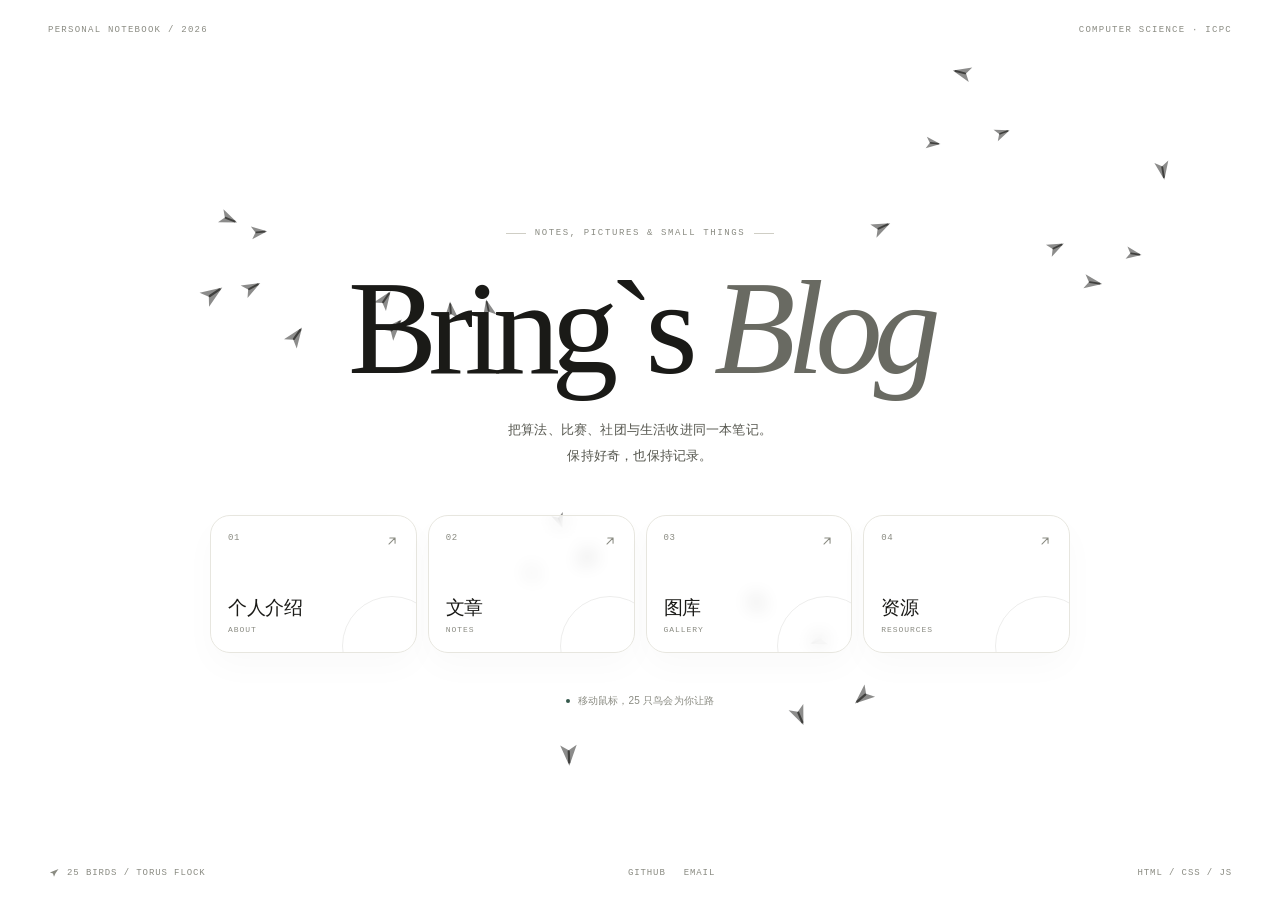
==== index.html @ 339cd543 "deploy: Bring's Blog static site (pages root)" ====
<!DOCTYPE html>
<html lang="zh-CN">
<head>
  <meta charset="UTF-8">
  <meta name="viewport" content="width=device-width, initial-scale=1.0">
  <meta name="description" content="Bring`s Blog：算法竞赛、学习笔记、生活图集与资源分享。">
  <meta name="theme-color" content="#ffffff">
  <title>Bring`s Blog — 首页</title>
  <link rel="icon" href="assets/favicon.svg" type="image/svg+xml">
  <link rel="stylesheet" href="css/style.css">
</head>
<body class="home-page" data-page="home">
  <a class="skip-link" href="#main">跳到主要内容</a>

  <canvas id="bird-canvas" aria-hidden="true"></canvas>
  <p class="sr-only">首页背景中有 25 只使用群集算法游动的鸟，它们会避开鼠标指针。</p>

  <div class="home-shell">
    <div class="home-topline" aria-hidden="true">
      <span>Personal notebook / 2026</span>
      <span class="home-topline__right">Computer science · ICPC</span>
    </div>

    <main class="home-main" id="main">
      <p class="home-kicker">Notes, pictures &amp; small things</p>
      <h1 class="home-title">Bring`s <span class="home-title__blog">Blog</span></h1>
      <p class="home-subtitle">
        把算法、比赛、社团与生活收进同一本笔记。<br>
        保持好奇，也保持记录。
      </p>

      <nav class="home-nav" aria-label="主要页面">
        <a class="home-nav__item" href="about.html">
          <span class="home-nav__top">
            <span class="home-nav__num">01</span>
            <svg class="home-nav__arrow" viewBox="0 0 16 16" fill="none" aria-hidden="true">
              <path d="M4.5 11.5 11.5 4.5M5.5 4.5h6v6" stroke="currentColor" stroke-width="1.2" stroke-linecap="round" stroke-linejoin="round"/>
            </svg>
          </span>
          <span class="home-nav__bottom">
            <span class="home-nav__zh">个人介绍</span>
            <span class="home-nav__en">About</span>
          </span>
        </a>

        <a class="home-nav__item" href="articles.html">
          <span class="home-nav__top">
            <span class="home-nav__num">02</span>
            <svg class="home-nav__arrow" viewBox="0 0 16 16" fill="none" aria-hidden="true">
              <path d="M4.5 11.5 11.5 4.5M5.5 4.5h6v6" stroke="currentColor" stroke-width="1.2" stroke-linecap="round" stroke-linejoin="round"/>
            </svg>
          </span>
          <span class="home-nav__bottom">
            <span class="home-nav__zh">文章</span>
            <span class="home-nav__en">Notes</span>
          </span>
        </a>

        <a class="home-nav__item" href="gallery.html">
          <span class="home-nav__top">
            <span class="home-nav__num">03</span>
            <svg class="home-nav__arrow" viewBox="0 0 16 16" fill="none" aria-hidden="true">
              <path d="M4.5 11.5 11.5 4.5M5.5 4.5h6v6" stroke="currentColor" stroke-width="1.2" stroke-linecap="round" stroke-linejoin="round"/>
            </svg>
          </span>
          <span class="home-nav__bottom">
            <span class="home-nav__zh">图库</span>
            <span class="home-nav__en">Gallery</span>
          </span>
        </a>

        <a class="home-nav__item" href="resources.html">
          <span class="home-nav__top">
            <span class="home-nav__num">04</span>
            <svg class="home-nav__arrow" viewBox="0 0 16 16" fill="none" aria-hidden="true">
              <path d="M4.5 11.5 11.5 4.5M5.5 4.5h6v6" stroke="currentColor" stroke-width="1.2" stroke-linecap="round" stroke-linejoin="round"/>
            </svg>
          </span>
          <span class="home-nav__bottom">
            <span class="home-nav__zh">资源</span>
            <span class="home-nav__en">Resources</span>
          </span>
        </a>
      </nav>

      <p class="home-hint">
        <span class="home-hint__dot" aria-hidden="true"></span>
        移动鼠标，25 只鸟会为你让路
      </p>
    </main>

    <div class="home-bottom">
      <span class="home-bottom__birds" aria-hidden="true">
        <svg viewBox="0 0 16 16" fill="none">
          <path d="M14 2.5 2.5 7.2l4.1 1.4L8 13l2-4.6L14 2.5Z" fill="currentColor"/>
        </svg>
        25 birds / torus flock
      </span>
      <span class="home-bottom__links">
        <a href="https://github.com/" target="_blank" rel="noopener noreferrer">GitHub</a>
        <a href="mailto:hello@brings.blog">Email</a>
      </span>
      <span>HTML / CSS / JS</span>
    </div>
  </div>

  <!-- [前端效果] 品牌与四个导航为静态 HTML；25 只鸟由 js/home.js 在
       Canvas 2D 中本地计算，无后端依赖。
       [后端预留] 若导航与站点信息改由后台配置，可接入 GET /api/site。 -->
  <script src="js/common.js"></script>
  <script src="js/home.js"></script>
</body>
</html>
---- css/style.css ----
/* ==========================================================================
   Bring`s Blog — global foundation
   White, quiet, editorial. No external libraries or web fonts.
   ========================================================================== */

:root {
  --paper: #ffffff;
  --paper-soft: #f7f7f3;
  --paper-warm: #f3f1eb;
  --ink: #1a1a17;
  --ink-soft: #56574f;
  --ink-muted: #8a8b82;
  --line: #e7e6df;
  --line-strong: #cfcec5;
  --accent: #34584b;
  --accent-soft: #edf3ef;
  --serif: "Iowan Old Style", "Baskerville", "Songti SC", "Noto Serif CJK SC",
    "Source Han Serif SC", "Times New Roman", serif;
  --sans: "SF Pro Text", "Helvetica Neue", -apple-system, BlinkMacSystemFont,
    "Segoe UI", "PingFang SC", "Hiragino Sans GB", "Microsoft YaHei",
    sans-serif;
  --mono: "SFMono-Regular", "Cascadia Code", "SF Mono", Consolas,
    "Liberation Mono", monospace;
  --container: 1180px;
  --container-narrow: 900px;
  --radius-xl: 28px;
  --radius-lg: 22px;
  --radius-md: 16px;
  --radius-sm: 12px;
  --shadow-soft: 0 1px 2px rgba(25, 25, 20, 0.025),
    0 18px 48px rgba(25, 25, 20, 0.035);
  --topbar-height: 74px;
  --ease-out: cubic-bezier(0.22, 1, 0.36, 1);
}

*,
*::before,
*::after {
  box-sizing: border-box;
}

html {
  scroll-behavior: smooth;
  -webkit-text-size-adjust: 100%;
}

body {
  margin: 0;
  min-width: 280px;
  background: var(--paper);
  color: var(--ink);
  font-family: var(--sans);
  font-size: 15px;
  line-height: 1.65;
  -webkit-font-smoothing: antialiased;
  text-rendering: optimizeLegibility;
}

body:not(.home-page) {
  display: flex;
  flex-direction: column;
  min-height: 100svh;
}

body.modal-open,
body.menu-open {
  overflow: hidden;
}

main {
  display: block;
}

img,
svg {
  display: block;
  max-width: 100%;
}

img {
  height: auto;
}

a {
  color: inherit;
  text-decoration: none;
}

button,
input,
select,
textarea {
  font: inherit;
}

button {
  color: inherit;
}

button,
a {
  -webkit-tap-highlight-color: transparent;
}

h1,
h2,
h3,
h4,
p,
figure,
blockquote,
ul,
ol {
  margin: 0;
}

ul,
ol {
  padding: 0;
  list-style: none;
}

::selection {
  color: var(--paper);
  background: var(--ink);
}

:focus-visible {
  outline: 2px solid var(--accent);
  outline-offset: 4px;
}

[hidden] {
  display: none !important;
}

.sr-only {
  position: absolute !important;
  width: 1px !important;
  height: 1px !important;
  padding: 0 !important;
  margin: -1px !important;
  overflow: hidden !important;
  clip: rect(0, 0, 0, 0) !important;
  white-space: nowrap !important;
  border: 0 !important;
}

.skip-link {
  position: fixed;
  top: 12px;
  left: 12px;
  z-index: 200;
  padding: 9px 14px;
  color: var(--paper);
  background: var(--ink);
  border-radius: 8px;
  font-size: 13px;
  transform: translateY(-160%);
  transition: transform 0.2s ease;
}

.skip-link:focus {
  transform: translateY(0);
}

/* --------------------------------------------------------------------------
   Shared type & utility
   -------------------------------------------------------------------------- */

.eyebrow {
  display: flex;
  align-items: center;
  gap: 9px;
  color: var(--ink-muted);
  font-family: var(--mono);
  font-size: 10px;
  font-weight: 500;
  letter-spacing: 0.16em;
  line-height: 1.4;
  text-transform: uppercase;
}

.eyebrow__line {
  display: inline-block;
  width: 24px;
  height: 1px;
  background: currentColor;
  flex: 0 0 auto;
}

.title-dot {
  color: var(--ink-muted);
}

.mono {
  font-family: var(--mono);
}

.muted {
  color: var(--ink-muted);
}

.soft {
  color: var(--ink-soft);
}

.tag {
  display: inline-flex;
  align-items: center;
  min-height: 24px;
  padding: 3px 9px;
  color: var(--ink-soft);
  background: var(--paper-soft);
  border: 1px solid transparent;
  border-radius: 999px;
  font-size: 10px;
  line-height: 1.4;
  letter-spacing: 0.02em;
  white-space: nowrap;
}

.tag-list {
  display: flex;
  flex-wrap: wrap;
  gap: 6px;
}

.button {
  display: inline-flex;
  align-items: center;
  justify-content: center;
  gap: 7px;
  min-height: 40px;
  padding: 9px 17px;
  border: 1px solid var(--line-strong);
  border-radius: 999px;
  background: var(--paper);
  color: var(--ink);
  font-size: 12px;
  font-weight: 500;
  line-height: 1;
  white-space: nowrap;
  cursor: pointer;
  transition: color 0.25s ease, background-color 0.25s ease,
    border-color 0.25s ease, transform 0.25s var(--ease-out);
}

.button:hover {
  transform: translateY(-1px);
}

.button--dark {
  color: var(--paper);
  background: var(--ink);
  border-color: var(--ink);
}

.button--dark:hover {
  background: #393934;
  border-color: #393934;
}

.button--ghost:hover {
  background: var(--paper-soft);
  border-color: var(--ink-muted);
}

.text-link {
  display: inline-flex;
  align-items: center;
  gap: 6px;
  color: var(--ink);
  font-size: 12px;
  border-bottom: 1px solid var(--line-strong);
  padding-bottom: 2px;
  transition: border-color 0.2s ease, color 0.2s ease;
}

.text-link:hover {
  color: var(--accent);
  border-color: var(--accent);
}

.back-link {
  display: inline-flex;
  align-items: center;
  gap: 8px;
  color: var(--ink-muted);
  font-size: 12px;
  line-height: 1.4;
  transition: color 0.2s ease;
}

.back-link:hover {
  color: var(--ink);
}

/* --------------------------------------------------------------------------
   Top navigation
   -------------------------------------------------------------------------- */

.topbar {
  position: sticky;
  top: 0;
  z-index: 60;
  background: rgba(255, 255, 255, 0.88);
  border-bottom: 1px solid rgba(231, 230, 223, 0.8);
  -webkit-backdrop-filter: blur(18px);
  backdrop-filter: blur(18px);
}

.topbar__inner {
  width: min(calc(100% - 48px), var(--container));
  min-height: var(--topbar-height);
  margin: 0 auto;
  display: flex;
  align-items: center;
  justify-content: space-between;
  gap: 32px;
}

.brand-mini {
  display: inline-flex;
  align-items: baseline;
  gap: 5px;
  flex: 0 0 auto;
  font-family: var(--serif);
  font-size: 21px;
  font-weight: 500;
  letter-spacing: -0.035em;
  line-height: 1;
}

.brand-mini__suffix {
  color: var(--ink-muted);
  font-style: italic;
  font-weight: 400;
}

.site-nav {
  display: flex;
  align-items: center;
  gap: clamp(16px, 2.4vw, 32px);
}

.site-nav a {
  position: relative;
  padding: 8px 0;
  color: var(--ink-muted);
  font-size: 12px;
  line-height: 1.3;
  white-space: nowrap;
  transition: color 0.2s ease;
}

.site-nav a::after {
  position: absolute;
  right: 0;
  bottom: 2px;
  left: 0;
  height: 1px;
  background: var(--ink);
  content: "";
  transform: scaleX(0);
  transform-origin: right;
  transition: transform 0.3s var(--ease-out);
}

.site-nav a:hover,
.site-nav a[aria-current="page"] {
  color: var(--ink);
}

.site-nav a:hover::after,
.site-nav a[aria-current="page"]::after {
  transform: scaleX(1);
  transform-origin: left;
}

.menu-toggle {
  display: none;
  align-items: center;
  gap: 10px;
  padding: 8px 0;
  background: transparent;
  border: 0;
  font-size: 12px;
  cursor: pointer;
}

.menu-toggle__icon {
  position: relative;
  display: block;
  width: 16px;
  height: 10px;
}

.menu-toggle__icon::before,
.menu-toggle__icon::after {
  position: absolute;
  left: 0;
  width: 16px;
  height: 1px;
  background: currentColor;
  content: "";
  transition: top 0.25s ease, transform 0.25s ease;
}

.menu-toggle__icon::before {
  top: 1px;
}

.menu-toggle__icon::after {
  top: 8px;
}

body.menu-open .menu-toggle__icon::before {
  top: 5px;
  transform: rotate(45deg);
}

body.menu-open .menu-toggle__icon::after {
  top: 5px;
  transform: rotate(-45deg);
}

/* --------------------------------------------------------------------------
   Layout, page intros, footer
   -------------------------------------------------------------------------- */

.page {
  width: min(calc(100% - 48px), var(--container));
  margin: 0 auto;
  padding: clamp(44px, 6.6vw, 88px) 0 0;
  flex: 1 0 auto;
}

.page-intro {
  display: grid;
  grid-template-columns: minmax(0, 1fr) auto;
  align-items: start;
  gap: 40px;
  margin-bottom: clamp(40px, 5.4vw, 68px);
}

.page-intro__copy {
  min-width: 0;
}

.page-title {
  margin-top: 18px;
  font-family: var(--serif);
  font-size: clamp(48px, 7.2vw, 88px);
  font-weight: 400;
  line-height: 0.98;
  letter-spacing: -0.055em;
}

.page-lede {
  max-width: 560px;
  margin-top: 20px;
  color: var(--ink-soft);
  font-size: 14px;
  line-height: 1.95;
}

.page-folio {
  padding-top: 2px;
  color: var(--line-strong);
  font-family: var(--serif);
  font-size: clamp(54px, 8vw, 104px);
  font-weight: 400;
  line-height: 0.8;
  letter-spacing: -0.07em;
  font-variant-numeric: lining-nums tabular-nums;
}

.section-heading {
  display: flex;
  align-items: flex-end;
  justify-content: space-between;
  gap: 24px;
  margin-bottom: 26px;
}

.section-heading h2 {
  font-family: var(--serif);
  font-size: clamp(27px, 3.6vw, 38px);
  font-weight: 400;
  line-height: 1.15;
  letter-spacing: -0.035em;
}

.section-heading p {
  color: var(--ink-muted);
  font-size: 11px;
}

.site-footer {
  flex: 0 0 auto;
  width: min(calc(100% - 48px), var(--container));
  margin: clamp(64px, 9vw, 120px) auto 0;
  padding: 27px 0 30px;
  border-top: 1px solid var(--line);
}

.site-footer__inner {
  display: flex;
  align-items: center;
  justify-content: space-between;
  gap: 24px;
  color: var(--ink-muted);
  font-size: 11px;
  line-height: 1.6;
}

.site-footer__note {
  display: flex;
  align-items: center;
  gap: 7px;
}

.site-footer__note::before {
  width: 4px;
  height: 4px;
  border-radius: 50%;
  background: var(--accent);
  content: "";
}

.footer-links {
  display: flex;
  align-items: center;
  gap: 18px;
}

.footer-links a {
  color: var(--ink-muted);
  transition: color 0.2s ease;
}

.footer-links a:hover {
  color: var(--ink);
}

/* --------------------------------------------------------------------------
   States & pagination
   -------------------------------------------------------------------------- */

.loading-state,
.empty-state,
.error-state {
  display: grid;
  place-items: center;
  min-height: 240px;
  padding: 48px 24px;
  color: var(--ink-muted);
  text-align: center;
  border: 1px dashed var(--line-strong);
  border-radius: var(--radius-lg);
}

.loading-state::before {
  width: 18px;
  height: 18px;
  margin-bottom: 14px;
  border: 1px solid var(--line-strong);
  border-top-color: var(--ink);
  border-radius: 50%;
  content: "";
  animation: spin 0.8s linear infinite;
}

.loading-state p {
  font-size: 12px;
}

.error-state {
  color: var(--ink-soft);
}

.error-state p {
  max-width: 360px;
  font-size: 13px;
  line-height: 1.8;
}

.empty-state h2 {
  margin-bottom: 8px;
  color: var(--ink);
  font-family: var(--serif);
  font-size: 26px;
  font-weight: 400;
}

.empty-state p {
  font-size: 12px;
}

.pagination {
  display: flex;
  align-items: center;
  justify-content: center;
  gap: 7px;
  margin-top: 34px;
}

.pagination__label {
  margin-right: 10px;
  color: var(--ink-muted);
  font-family: var(--mono);
  font-size: 10px;
  letter-spacing: 0.1em;
  text-transform: uppercase;
}

.page-button {
  display: inline-flex;
  align-items: center;
  justify-content: center;
  min-width: 38px;
  height: 38px;
  padding: 0 11px;
  color: var(--ink-soft);
  background: transparent;
  border: 1px solid var(--line);
  border-radius: 50%;
  font-family: var(--mono);
  font-size: 11px;
  line-height: 1;
  transition: color 0.2s ease, background-color 0.2s ease,
    border-color 0.2s ease;
}

a.page-button:hover {
  color: var(--ink);
  background: var(--paper-soft);
  border-color: var(--line-strong);
}

.page-button[aria-current="page"] {
  color: var(--paper);
  background: var(--ink);
  border-color: var(--ink);
}

.page-button--arrow {
  width: 38px;
  padding: 0;
  border-radius: 50%;
  font-family: var(--sans);
  font-size: 14px;
}

.page-button--disabled {
  opacity: 0.35;
  pointer-events: none;
}

/* --------------------------------------------------------------------------
   Gentle entrance
   -------------------------------------------------------------------------- */

@keyframes spin {
  to {
    transform: rotate(360deg);
  }
}

@keyframes rise-in {
  from {
    opacity: 0;
    transform: translateY(18px);
  }
  to {
    opacity: 1;
    transform: translateY(0);
  }
}

@keyframes fade-in {
  from {
    opacity: 0;
  }
  to {
    opacity: 1;
  }
}

.page-intro {
  animation: rise-in 0.75s var(--ease-out) both;
}

.js [data-reveal] {
  opacity: 0;
  transform: translateY(18px);
  transition: opacity 0.75s var(--ease-out), transform 0.75s var(--ease-out);
}

.js [data-reveal].is-visible {
  opacity: 1;
  transform: translateY(0);
}

/* --------------------------------------------------------------------------
   Home
   -------------------------------------------------------------------------- */

.home-page {
  min-height: 100svh;
  overflow: hidden;
  background: var(--paper);
}

#bird-canvas {
  position: fixed;
  inset: 0;
  z-index: 0;
  width: 100%;
  height: 100%;
  pointer-events: none;
}

.home-shell {
  position: relative;
  z-index: 1;
  display: flex;
  flex-direction: column;
  min-height: 100svh;
  padding: 24px clamp(20px, 4vw, 48px) 20px;
}

.home-topline {
  display: flex;
  align-items: center;
  justify-content: space-between;
  gap: 24px;
  color: var(--ink-muted);
  font-family: var(--mono);
  font-size: 9px;
  line-height: 1.4;
  letter-spacing: 0.14em;
  text-transform: uppercase;
}

.home-topline__right {
  text-align: right;
}

.home-main {
  display: flex;
  flex: 1;
  flex-direction: column;
  align-items: center;
  justify-content: center;
  width: 100%;
  padding: clamp(36px, 7vh, 74px) 0 clamp(20px, 3.5vh, 34px);
  text-align: center;
}

.home-kicker {
  display: inline-flex;
  align-items: center;
  gap: 9px;
  color: var(--ink-muted);
  font-family: var(--mono);
  font-size: 9px;
  letter-spacing: 0.18em;
  text-transform: uppercase;
  animation: fade-in 0.9s ease both;
}

.home-kicker::before,
.home-kicker::after {
  width: 20px;
  height: 1px;
  background: var(--line-strong);
  content: "";
}

.home-title {
  margin-top: clamp(18px, 3vh, 28px);
  font-family: var(--serif);
  font-size: clamp(64px, 10.6vw, 134px);
  font-weight: 400;
  line-height: 0.9;
  letter-spacing: -0.065em;
  white-space: nowrap;
  animation: rise-in 0.9s var(--ease-out) both;
}

.home-title__blog {
  color: #696a62;
  font-style: italic;
  font-weight: 400;
}

.home-subtitle {
  max-width: 470px;
  margin-top: clamp(20px, 3.2vh, 30px);
  color: var(--ink-soft);
  font-size: 13px;
  line-height: 1.95;
  letter-spacing: 0.015em;
  animation: rise-in 0.9s 0.08s var(--ease-out) both;
}

.home-nav {
  display: grid;
  grid-template-columns: repeat(4, minmax(0, 1fr));
  gap: 11px;
  width: min(100%, 860px);
  margin-top: clamp(34px, 5.2vh, 54px);
  animation: rise-in 0.9s 0.16s var(--ease-out) both;
}

.home-nav__item {
  position: relative;
  display: flex;
  flex-direction: column;
  justify-content: space-between;
  min-height: 138px;
  padding: 18px 17px 17px;
  overflow: hidden;
  text-align: left;
  background: rgba(255, 255, 255, 0.7);
  border: 1px solid var(--line);
  border-radius: 20px;
  box-shadow: 0 14px 34px rgba(26, 26, 23, 0.025);
  -webkit-backdrop-filter: blur(9px);
  backdrop-filter: blur(9px);
  transition: color 0.3s ease, background-color 0.3s ease,
    border-color 0.3s ease, transform 0.4s var(--ease-out),
    box-shadow 0.4s ease;
}

.home-nav__item::after {
  position: absolute;
  right: -26px;
  bottom: -44px;
  width: 100px;
  height: 100px;
  border: 1px solid currentColor;
  border-radius: 50%;
  content: "";
  opacity: 0.08;
  transition: transform 0.5s var(--ease-out);
}

.home-nav__item:hover,
.home-nav__item:focus-visible {
  color: var(--paper);
  background: var(--ink);
  border-color: var(--ink);
  box-shadow: 0 22px 44px rgba(26, 26, 23, 0.12);
  transform: translateY(-4px);
}

.home-nav__item:hover::after,
.home-nav__item:focus-visible::after {
  transform: scale(1.35);
}

.home-nav__top {
  display: flex;
  align-items: flex-start;
  justify-content: space-between;
  gap: 12px;
}

.home-nav__num {
  color: var(--ink-muted);
  font-family: var(--mono);
  font-size: 9px;
  line-height: 1;
  letter-spacing: 0.08em;
  transition: color 0.3s ease;
}

.home-nav__item:hover .home-nav__num,
.home-nav__item:focus-visible .home-nav__num {
  color: rgba(255, 255, 255, 0.5);
}

.home-nav__arrow {
  width: 14px;
  height: 14px;
  color: var(--ink-muted);
  transition: color 0.3s ease, transform 0.35s var(--ease-out);
}

.home-nav__item:hover .home-nav__arrow,
.home-nav__item:focus-visible .home-nav__arrow {
  color: var(--paper);
  transform: translate(2px, -2px);
}

.home-nav__bottom {
  display: flex;
  flex-direction: column;
  gap: 4px;
}

.home-nav__zh {
  font-family: var(--serif);
  font-size: 19px;
  line-height: 1.25;
  letter-spacing: -0.02em;
}

.home-nav__en {
  color: var(--ink-muted);
  font-family: var(--mono);
  font-size: 8px;
  line-height: 1.4;
  letter-spacing: 0.12em;
  text-transform: uppercase;
  transition: color 0.3s ease;
}

.home-nav__item:hover .home-nav__en,
.home-nav__item:focus-visible .home-nav__en {
  color: rgba(255, 255, 255, 0.54);
}

.home-hint {
  display: inline-flex;
  align-items: center;
  gap: 8px;
  margin-top: clamp(26px, 4.5vh, 44px);
  color: var(--ink-muted);
  font-size: 10px;
  line-height: 1.5;
  letter-spacing: 0.02em;
  animation: fade-in 1s 0.4s ease both;
}

.home-hint__dot {
  width: 4px;
  height: 4px;
  border-radius: 50%;
  background: var(--accent);
}

.home-bottom {
  display: flex;
  align-items: center;
  justify-content: space-between;
  gap: 24px;
  color: var(--ink-muted);
  font-family: var(--mono);
  font-size: 9px;
  line-height: 1.5;
  letter-spacing: 0.1em;
  text-transform: uppercase;
}

.home-bottom__links {
  display: flex;
  gap: 18px;
}

.home-bottom a {
  transition: color 0.2s ease;
}

.home-bottom a:hover {
  color: var(--ink);
}

.home-bottom__birds {
  display: inline-flex;
  align-items: center;
  gap: 7px;
}

.home-bottom__birds svg {
  width: 12px;
  height: 12px;
}

/* --------------------------------------------------------------------------
   Responsive foundation
   -------------------------------------------------------------------------- */

@media (max-width: 900px) {
  :root {
    --topbar-height: 66px;
  }

  .page-intro {
    gap: 28px;
  }

  .home-title {
    font-size: clamp(60px, 13vw, 110px);
  }

  .home-nav__item {
    min-height: 126px;
  }
}

@media (max-width: 720px) {
  .topbar__inner,
  .page,
  .site-footer {
    width: min(calc(100% - 40px), var(--container));
  }

  .menu-toggle {
    display: inline-flex;
  }

  .site-nav {
    position: fixed;
    top: calc(var(--topbar-height) + 8px);
    right: 20px;
    left: 20px;
    display: flex;
    flex-direction: column;
    align-items: stretch;
    gap: 2px;
    padding: 10px;
    background: rgba(255, 255, 255, 0.98);
    border: 1px solid var(--line);
    border-radius: 18px;
    box-shadow: 0 24px 60px rgba(25, 25, 20, 0.1);
    opacity: 0;
    pointer-events: none;
    transform: translateY(-8px);
    transition: opacity 0.25s ease, transform 0.25s var(--ease-out);
  }

  .site-nav a {
    padding: 12px 13px;
    border-radius: 10px;
    color: var(--ink-soft);
    font-size: 14px;
  }

  .site-nav a::after {
    display: none;
  }

  .site-nav a:hover,
  .site-nav a[aria-current="page"] {
    background: var(--paper-soft);
  }

  body.menu-open .site-nav {
    opacity: 1;
    pointer-events: auto;
    transform: translateY(0);
  }

  .home-shell {
    padding: 19px 20px 17px;
  }

  .home-topline {
    font-size: 8px;
    letter-spacing: 0.1em;
  }

  .home-main {
    padding: clamp(30px, 6vh, 52px) 0;
  }

  .home-subtitle {
    max-width: 380px;
    font-size: 12px;
  }

  .home-nav {
    gap: 8px;
    margin-top: 32px;
  }

  .home-nav__item {
    min-height: 112px;
    padding: 13px 12px 12px;
    border-radius: 16px;
  }

  .home-nav__zh {
    font-size: 16px;
  }

  .home-nav__en {
    font-size: 7px;
  }

  .home-nav__arrow {
    width: 12px;
    height: 12px;
  }

  .home-hint {
    margin-top: 26px;
    font-size: 9px;
  }

  .home-bottom {
    font-size: 8px;
    letter-spacing: 0.07em;
  }

  .home-bottom__birds {
    display: none;
  }

  .page {
    padding-top: 42px;
  }

  .page-intro {
    grid-template-columns: minmax(0, 1fr);
    gap: 18px;
    margin-bottom: 38px;
  }

  .page-title {
    margin-top: 14px;
    font-size: clamp(44px, 13vw, 64px);
  }

  .page-folio {
    display: none;
  }

  .page-lede {
    margin-top: 15px;
    font-size: 13px;
  }

  .site-footer {
    margin-top: 68px;
    padding: 22px 0 25px;
  }

  .site-footer__inner {
    align-items: flex-start;
    flex-direction: column;
    gap: 10px;
  }
}

@media (max-width: 520px) {
  .topbar__inner,
  .page,
  .site-footer {
    width: min(calc(100% - 32px), var(--container));
  }

  .home-title {
    font-size: clamp(48px, 15.5vw, 70px);
    letter-spacing: -0.075em;
  }

  .home-subtitle {
    max-width: 310px;
    margin-top: 19px;
    font-size: 11px;
  }

  .home-nav {
    gap: 6px;
    margin-top: 27px;
  }

  .home-nav__item {
    min-height: 98px;
    padding: 11px 10px 10px;
    border-radius: 14px;
  }

  .home-nav__item::after {
    display: none;
  }

  .home-nav__zh {
    font-size: 14px;
    letter-spacing: -0.03em;
  }

  .home-nav__en {
    display: none;
  }

  .home-nav__num {
    font-size: 8px;
  }

  .home-nav__arrow {
    width: 11px;
    height: 11px;
  }

  .home-hint {
    max-width: 220px;
    text-align: center;
    line-height: 1.7;
  }

  .home-bottom {
    justify-content: center;
  }

  .home-bottom__links {
    display: none;
  }

  .section-heading {
    align-items: flex-start;
    flex-direction: column;
    gap: 8px;
  }

  .page-button {
    min-width: 36px;
    height: 36px;
  }

  .pagination__label {
    display: none;
  }
}

/* --------------------------------------------------------------------------
   About
   -------------------------------------------------------------------------- */

.about-hero {
  display: grid;
  grid-template-columns: minmax(220px, 300px) minmax(0, 1fr);
  gap: clamp(36px, 7vw, 96px);
  align-items: start;
  padding-bottom: clamp(58px, 8vw, 96px);
  border-bottom: 1px solid var(--line);
}

.about-portrait {
  position: sticky;
  top: calc(var(--topbar-height) + 28px);
  margin: 0;
  align-self: start;
}

.about-portrait__frame {
  position: relative;
  overflow: hidden;
  aspect-ratio: 4 / 5;
  background: var(--paper-warm);
  border: 1px solid var(--line);
  border-radius: var(--radius-xl);
  box-shadow: var(--shadow-soft);
}

.about-portrait__frame::after {
  position: absolute;
  inset: 10px;
  border: 1px solid rgba(255, 255, 255, 0.4);
  border-radius: 19px;
  pointer-events: none;
  content: "";
}

.about-portrait__frame img {
  width: 100%;
  height: 100%;
  object-fit: cover;
}

.about-portrait__caption {
  display: flex;
  align-items: center;
  justify-content: space-between;
  gap: 16px;
  margin-top: 12px;
  color: var(--ink-muted);
  font-family: var(--mono);
  font-size: 9px;
  line-height: 1.4;
  letter-spacing: 0.11em;
  text-transform: uppercase;
}

.about-copy {
  min-width: 0;
  padding-top: 5px;
}

.about-name {
  margin-top: 24px;
  font-family: var(--serif);
  font-size: clamp(38px, 5vw, 62px);
  font-weight: 400;
  line-height: 1.06;
  letter-spacing: -0.05em;
}

.about-name em {
  font-weight: 400;
}

.about-status {
  display: inline-flex;
  align-items: center;
  flex-wrap: wrap;
  gap: 10px;
  max-width: 100%;
  margin-top: 28px;
  padding: 11px 16px;
  background: var(--paper-soft);
  border: 1px solid var(--line);
  border-radius: 999px;
  font-size: 11px;
  line-height: 1.45;
}

.about-status__label {
  color: var(--ink-muted);
  font-family: var(--mono);
  font-size: 9px;
  letter-spacing: 0.1em;
  text-transform: uppercase;
}

.about-status__value {
  color: var(--ink);
  font-family: var(--serif);
  font-size: 21px;
  font-weight: 400;
  line-height: 1;
}

.about-status__separator {
  width: 1px;
  height: 15px;
  background: var(--line-strong);
}

.about-status__detail,
.about-status__term {
  color: var(--ink-soft);
}

.about-status__term {
  color: var(--ink-muted);
}

.about-status__dot {
  width: 5px;
  height: 5px;
  border-radius: 50%;
  background: var(--accent);
  box-shadow: 0 0 0 3px rgba(52, 88, 75, 0.1);
}

.about-bio {
  max-width: 660px;
  margin-top: 30px;
  color: var(--ink-soft);
  font-size: 14px;
  line-height: 2;
}

.about-bio p + p {
  margin-top: 14px;
}

.about-now {
  display: grid;
  grid-template-columns: repeat(3, minmax(0, 1fr));
  gap: 0;
  max-width: 660px;
  margin: 34px 0 0;
  padding: 18px 0;
  border-top: 1px solid var(--line);
  border-bottom: 1px solid var(--line);
}

.about-now > div {
  min-width: 0;
  padding: 0 20px;
  border-left: 1px solid var(--line);
}

.about-now > div:first-child {
  padding-left: 0;
  border-left: 0;
}

.about-now dt {
  margin-bottom: 7px;
  color: var(--ink-muted);
  font-family: var(--mono);
  font-size: 9px;
  letter-spacing: 0.11em;
  text-transform: uppercase;
}

.about-now dd {
  margin: 0;
  color: var(--ink);
  font-size: 12px;
  line-height: 1.6;
}

.about-footer {
  display: flex;
  align-items: center;
  justify-content: space-between;
  flex-wrap: wrap;
  gap: 18px;
  max-width: 660px;
  margin-top: 30px;
}

.about-socials {
  display: flex;
  flex-wrap: wrap;
  gap: 20px;
}

.about-location {
  color: var(--ink-muted);
  font-family: var(--mono);
  font-size: 9px;
  letter-spacing: 0.1em;
  text-transform: uppercase;
}

.awards-section {
  margin-top: clamp(58px, 8vw, 96px);
}

.awards-note {
  text-align: right;
}

.awards-grid {
  display: grid;
  grid-template-columns: repeat(2, minmax(0, 1fr));
  gap: 14px;
}

.awards-grid > .loading-state,
.awards-grid > .error-state {
  grid-column: 1 / -1;
}

.award-card {
  --tone: #34584b;
  --tone-soft: #eef3ef;
  position: relative;
  display: flex;
  flex-direction: column;
  min-height: 256px;
  padding: 25px 26px 22px;
  overflow: hidden;
  background: var(--paper-soft);
  border: 1px solid var(--line);
  border-radius: var(--radius-xl);
  animation: rise-in 0.65s var(--ease-out) both;
  animation-delay: calc(var(--order, 0) * 55ms);
  transition: border-color 0.3s ease, box-shadow 0.35s ease,
    transform 0.35s var(--ease-out);
}

.award-card::after {
  position: absolute;
  top: -46px;
  right: -46px;
  width: 150px;
  height: 150px;
  background: var(--tone-soft);
  border-radius: 50%;
  content: "";
  opacity: 0.7;
  transition: transform 0.5s var(--ease-out);
}

.award-card:hover {
  border-color: var(--line-strong);
  box-shadow: var(--shadow-soft);
  transform: translateY(-3px);
}

.award-card:hover::after {
  transform: scale(1.18);
}

.award-card--sage {
  --tone: #34584b;
  --tone-soft: #e8f0eb;
}

.award-card--sand {
  --tone: #806346;
  --tone-soft: #f3ecdf;
}

.award-card--mist {
  --tone: #4b6272;
  --tone-soft: #eaf0f3;
}

.award-card--rose {
  --tone: #7a565c;
  --tone-soft: #f3e9eb;
}

.award-card__top {
  position: relative;
  z-index: 1;
  display: flex;
  align-items: center;
  justify-content: space-between;
  gap: 16px;
}

.award-index {
  color: var(--ink-muted);
  font-family: var(--mono);
  font-size: 9px;
  line-height: 1.4;
  letter-spacing: 0.11em;
  text-transform: uppercase;
}

.award-honor {
  display: inline-flex;
  align-items: center;
  min-height: 28px;
  padding: 4px 11px;
  color: var(--tone);
  background: var(--tone-soft);
  border: 1px solid color-mix(in srgb, var(--tone) 14%, transparent);
  border-radius: 999px;
  font-size: 11px;
  font-weight: 500;
  line-height: 1.4;
}

.award-card h3 {
  position: relative;
  z-index: 1;
  max-width: 440px;
  margin-top: 26px;
  font-family: var(--serif);
  font-size: clamp(21px, 2.2vw, 26px);
  font-weight: 400;
  line-height: 1.32;
  letter-spacing: -0.025em;
}

.award-event {
  position: relative;
  z-index: 1;
  margin-top: 7px;
  color: var(--ink-soft);
  font-size: 11px;
  line-height: 1.6;
}

.award-description {
  position: relative;
  z-index: 1;
  max-width: 460px;
  margin-top: 18px;
  color: var(--ink-muted);
  font-size: 11px;
  line-height: 1.8;
}

.award-card__bottom {
  position: relative;
  z-index: 1;
  display: flex;
  align-items: flex-end;
  justify-content: space-between;
  gap: 20px;
  margin-top: auto;
  padding-top: 22px;
}

.award-issuer {
  max-width: 300px;
  color: var(--ink-muted);
  font-size: 9px;
  line-height: 1.6;
}

.award-date {
  flex: 0 0 auto;
  color: var(--tone);
  font-family: var(--mono);
  font-size: 10px;
  line-height: 1.5;
  letter-spacing: 0.04em;
}

@media (max-width: 900px) {
  .about-hero {
    grid-template-columns: 220px minmax(0, 1fr);
    gap: 38px;
  }

  .about-status {
    border-radius: var(--radius-md);
  }

  .about-now > div {
    padding: 0 14px;
  }
}

@media (max-width: 760px) {
  .about-hero {
    grid-template-columns: minmax(0, 1fr);
    gap: 34px;
  }

  .about-portrait {
    position: static;
    max-width: 280px;
  }

  .about-copy {
    padding-top: 0;
  }

  .about-status {
    border-radius: 14px;
  }

  .awards-grid {
    grid-template-columns: minmax(0, 1fr);
  }

  .award-card {
    min-height: 236px;
  }

  .awards-note {
    text-align: left;
  }
}

@media (max-width: 520px) {
  .about-name {
    margin-top: 18px;
    font-size: 37px;
  }

  .about-status {
    width: 100%;
    padding: 12px 14px;
    gap: 8px;
  }

  .about-status__detail {
    flex-basis: 100%;
    padding-left: 0;
    color: var(--ink-muted);
  }

  .about-status__separator,
  .about-status__dot {
    display: none;
  }

  .about-status__term {
    display: none;
  }

  .about-bio {
    margin-top: 26px;
    font-size: 13px;
    line-height: 1.95;
  }

  .about-now {
    grid-template-columns: minmax(0, 1fr);
    margin-top: 28px;
    padding: 4px 0;
  }

  .about-now > div {
    padding: 13px 0;
    border-top: 1px solid var(--line);
    border-left: 0;
  }

  .about-now > div:first-child {
    border-top: 0;
  }

  .award-card {
    min-height: auto;
    padding: 21px 20px 19px;
    border-radius: 22px;
  }

  .award-card h3 {
    margin-top: 22px;
    font-size: 22px;
  }

  .award-card__bottom {
    align-items: flex-start;
    flex-direction: column;
    gap: 6px;
    padding-top: 20px;
  }
}

@media (prefers-reduced-motion: reduce) {
  html {
    scroll-behavior: auto;
  }

  *,
  *::before,
  *::after {
    animation-duration: 0.01ms !important;
    animation-delay: 0ms !important;
    animation-iteration-count: 1 !important;
    transition-duration: 0.01ms !important;
    scroll-behavior: auto !important;
  }

  .js [data-reveal] {
    opacity: 1;
    transform: none;
  }
}

/* --------------------------------------------------------------------------
   Articles — folders
   -------------------------------------------------------------------------- */

.page-statline {
  display: flex;
  align-items: center;
  flex-wrap: wrap;
  gap: 9px;
  margin-top: 24px;
  color: var(--ink-muted);
  font-family: var(--mono);
  font-size: 9px;
  line-height: 1.5;
  letter-spacing: 0.08em;
  text-transform: uppercase;
}

.folder-grid {
  display: grid;
  grid-template-columns: repeat(2, minmax(0, 1fr));
  gap: 15px;
}

.folder-grid > .loading-state,
.folder-grid > .error-state,
.folder-grid > .empty-state {
  grid-column: 1 / -1;
}

.folder-card {
  --folder-accent: #34584b;
  --folder-soft: #edf3ef;
  position: relative;
  display: flex;
  flex-direction: column;
  min-height: 302px;
  padding: 27px 28px 23px;
  overflow: hidden;
  background: var(--paper);
  border: 1px solid var(--line);
  border-radius: var(--radius-xl);
  box-shadow: 0 1px 0 rgba(26, 26, 23, 0.01);
  animation: rise-in 0.65s var(--ease-out) both;
  animation-delay: calc(var(--order, 0) * 65ms);
  transition: border-color 0.3s ease, box-shadow 0.4s ease,
    transform 0.4s var(--ease-out);
}

.folder-card::before {
  position: absolute;
  top: 0;
  left: 28px;
  width: 48px;
  height: 3px;
  background: var(--folder-accent);
  border-radius: 0 0 4px 4px;
  content: "";
  opacity: 0.65;
  transform-origin: left;
  transition: width 0.45s var(--ease-out), opacity 0.3s ease;
}

.folder-card:hover {
  border-color: var(--line-strong);
  box-shadow: var(--shadow-soft);
  transform: translateY(-4px);
}

.folder-card:hover::before {
  width: calc(100% - 56px);
  opacity: 0.85;
}

.folder-card__top {
  display: flex;
  align-items: center;
  gap: 11px;
}

.folder-card__icon {
  display: grid;
  place-items: center;
  width: 39px;
  height: 39px;
  color: var(--folder-accent);
  background: var(--folder-soft);
  border-radius: 12px;
}

.folder-card__icon svg {
  width: 21px;
  height: 21px;
}

.folder-card__index {
  color: var(--ink-muted);
  font-family: var(--mono);
  font-size: 8px;
  line-height: 1.4;
  letter-spacing: 0.1em;
  text-transform: uppercase;
}

.folder-card__arrow {
  display: grid;
  place-items: center;
  width: 35px;
  height: 35px;
  margin-left: auto;
  color: var(--ink-muted);
  border: 1px solid var(--line);
  border-radius: 50%;
  transition: color 0.3s ease, background-color 0.3s ease,
    border-color 0.3s ease, transform 0.35s var(--ease-out);
}

.folder-card__arrow svg {
  width: 14px;
  height: 14px;
}

.folder-card:hover .folder-card__arrow {
  color: var(--paper);
  background: var(--ink);
  border-color: var(--ink);
  transform: translate(2px, -2px);
}

.folder-card__en {
  margin-top: clamp(34px, 5vw, 50px);
  color: var(--folder-accent);
  font-family: var(--mono);
  font-size: 8px;
  line-height: 1.4;
  letter-spacing: 0.13em;
  text-transform: uppercase;
}

.folder-card h2 {
  margin-top: 8px;
  font-family: var(--serif);
  font-size: clamp(28px, 3.3vw, 37px);
  font-weight: 400;
  line-height: 1.2;
  letter-spacing: -0.045em;
}

.folder-card__description {
  display: block;
  max-width: 430px;
  margin-top: 10px;
  color: var(--ink-soft);
  font-size: 12px;
  line-height: 1.8;
}

.folder-card__bottom {
  display: flex;
  align-items: center;
  justify-content: space-between;
  gap: 16px;
  margin-top: auto;
  padding-top: 19px;
  color: var(--ink-muted);
  border-top: 1px solid var(--line);
  font-family: var(--mono);
  font-size: 8px;
  line-height: 1.5;
  letter-spacing: 0.045em;
  text-transform: uppercase;
}

.folder-card__bottom strong {
  color: var(--ink);
  font-weight: 500;
}

/* --------------------------------------------------------------------------
   Notes list
   -------------------------------------------------------------------------- */

.notes-page {
  padding-top: clamp(34px, 4.8vw, 62px);
}

.breadcrumb {
  display: flex;
  align-items: center;
  flex-wrap: wrap;
  gap: 8px;
  margin-bottom: clamp(30px, 4vw, 46px);
  color: var(--ink-muted);
  font-family: var(--mono);
  font-size: 9px;
  line-height: 1.6;
  letter-spacing: 0.06em;
  text-transform: uppercase;
}

.breadcrumb a {
  color: var(--ink-muted);
  transition: color 0.2s ease;
}

.breadcrumb a:hover {
  color: var(--ink);
}

.breadcrumb__sep {
  color: var(--line-strong);
}

.breadcrumb [aria-current="page"] {
  color: var(--ink-soft);
  max-width: 48vw;
  overflow: hidden;
  text-overflow: ellipsis;
  white-space: nowrap;
}

.notes-hero {
  display: grid;
  grid-template-columns: minmax(0, 1fr) auto;
  gap: 40px;
  align-items: end;
  padding-bottom: clamp(30px, 4vw, 42px);
  border-bottom: 1px solid var(--line);
  animation: rise-in 0.65s var(--ease-out) both;
}

.notes-hero__copy {
  min-width: 0;
}

.notes-title {
  margin-top: 16px;
  font-family: var(--serif);
  font-size: clamp(43px, 6.2vw, 72px);
  font-weight: 400;
  line-height: 1.02;
  letter-spacing: -0.055em;
}

.notes-description {
  max-width: 560px;
  margin-top: 16px;
  color: var(--ink-soft);
  font-size: 13px;
  line-height: 1.9;
}

.notes-stats {
  display: flex;
  align-items: flex-end;
  gap: 30px;
  padding-bottom: 3px;
}

.notes-stat {
  min-width: 52px;
  text-align: right;
}

.notes-stat strong {
  display: block;
  color: var(--ink);
  font-family: var(--serif);
  font-size: 38px;
  font-weight: 400;
  line-height: 0.9;
  letter-spacing: -0.05em;
}

.notes-stat span {
  display: block;
  margin-top: 10px;
  color: var(--ink-muted);
  font-family: var(--mono);
  font-size: 8px;
  line-height: 1.4;
  letter-spacing: 0.12em;
  text-transform: uppercase;
}

.notes-list-section {
  margin-top: clamp(28px, 3.6vw, 40px);
}

.notes-list-heading {
  display: flex;
  align-items: center;
  justify-content: space-between;
  gap: 20px;
  margin-bottom: 14px;
  color: var(--ink-muted);
  font-family: var(--mono);
  font-size: 8px;
  line-height: 1.5;
  letter-spacing: 0.09em;
  text-transform: uppercase;
}

.notes-list {
  display: grid;
  gap: 9px;
}

.notes-list > .loading-state,
.notes-list > .error-state,
.notes-list > .empty-state {
  min-height: 260px;
}

.note-row {
  display: grid;
  grid-template-columns: 42px minmax(0, 1fr) 40px;
  gap: 22px;
  align-items: start;
  padding: 24px 25px;
  background: var(--paper);
  border: 1px solid var(--line);
  border-radius: 21px;
  animation: rise-in 0.55s var(--ease-out) both;
  animation-delay: calc(var(--order, 0) * 45ms);
  transition: background-color 0.3s ease, border-color 0.3s ease,
    transform 0.35s var(--ease-out), box-shadow 0.35s ease;
}

.note-row:hover {
  background: #fcfcfa;
  border-color: var(--line-strong);
  box-shadow: var(--shadow-soft);
  transform: translateY(-2px);
}

.note-row__num {
  padding-top: 3px;
  color: var(--line-strong);
  font-family: var(--mono);
  font-size: 10px;
  line-height: 1.5;
  letter-spacing: 0.04em;
}

.note-row__body {
  min-width: 0;
}

.note-row__meta {
  display: flex;
  align-items: center;
  flex-wrap: wrap;
  gap: 7px;
  color: var(--ink-muted);
  font-family: var(--mono);
  font-size: 8px;
  line-height: 1.5;
  letter-spacing: 0.055em;
  text-transform: uppercase;
}

.note-row h2 {
  margin-top: 8px;
  font-family: var(--serif);
  font-size: clamp(21px, 2.4vw, 27px);
  font-weight: 400;
  line-height: 1.32;
  letter-spacing: -0.03em;
}

.note-row__summary {
  display: -webkit-box;
  max-width: 760px;
  margin-top: 8px;
  overflow: hidden;
  color: var(--ink-soft);
  font-size: 12px;
  line-height: 1.8;
  -webkit-box-orient: vertical;
  -webkit-line-clamp: 2;
}

.note-row__tags {
  margin-top: 14px;
}

.note-row__tags .tag {
  background: transparent;
  border-color: var(--line);
}

.note-row__arrow {
  display: grid;
  place-items: center;
  width: 38px;
  height: 38px;
  color: var(--ink-muted);
  border: 1px solid var(--line);
  border-radius: 50%;
  transition: color 0.25s ease, background-color 0.25s ease,
    border-color 0.25s ease, transform 0.35s var(--ease-out);
}

.note-row__arrow svg {
  width: 14px;
  height: 14px;
}

.note-row:hover .note-row__arrow {
  color: var(--paper);
  background: var(--ink);
  border-color: var(--ink);
  transform: translate(2px, -2px);
}

.notes-back {
  margin-top: 26px;
}

/* --------------------------------------------------------------------------
   Note detail
   -------------------------------------------------------------------------- */

.note-page {
  padding-top: clamp(34px, 4.8vw, 62px);
}

.note-breadcrumb,
.note-shell,
.note-series {
  width: min(100%, 820px);
  margin-right: auto;
  margin-left: auto;
}

.note-breadcrumb {
  margin-bottom: clamp(28px, 4vw, 42px);
}

.note-header {
  padding-bottom: clamp(30px, 4vw, 42px);
  border-bottom: 1px solid var(--line);
  animation: rise-in 0.65s var(--ease-out) both;
}

.note-title {
  max-width: 780px;
  margin-top: 18px;
  font-family: var(--serif);
  font-size: clamp(36px, 5.2vw, 60px);
  font-weight: 400;
  line-height: 1.15;
  letter-spacing: -0.052em;
  overflow-wrap: break-word;
  text-wrap: balance;
}

.note-summary {
  max-width: 700px;
  margin-top: 19px;
  color: var(--ink-soft);
  font-size: 14px;
  line-height: 1.95;
}

.note-meta {
  display: flex;
  align-items: center;
  flex-wrap: wrap;
  gap: 10px;
  margin-top: 23px;
  color: var(--ink-muted);
  font-family: var(--mono);
  font-size: 8px;
  line-height: 1.5;
  letter-spacing: 0.07em;
  text-transform: uppercase;
}

.note-meta__divider {
  width: 18px;
  height: 1px;
  background: var(--line-strong);
}

.note-meta__tags {
  gap: 5px;
  margin-left: 4px;
}

.note-meta__tags .tag {
  min-height: 22px;
  background: transparent;
  border-color: var(--line);
  font-size: 9px;
}

.note-body {
  padding-top: clamp(30px, 4vw, 46px);
  color: #34352f;
  font-size: 14px;
  line-height: 2.05;
}

.note-body > .loading-state,
.note-body > .error-state {
  min-height: 300px;
}

.note-body p {
  margin: 1.15em 0;
}

.note-body > p:first-child {
  margin-top: 0;
}

.note-body h2 {
  margin: 2.3em 0 0.75em;
  color: var(--ink);
  font-family: var(--serif);
  font-size: clamp(25px, 3.1vw, 32px);
  font-weight: 400;
  line-height: 1.3;
  letter-spacing: -0.03em;
}

.note-body h2:first-child {
  margin-top: 0;
}

.note-body h3 {
  margin: 2em 0 0.65em;
  color: var(--ink);
  font-size: 16px;
  font-weight: 600;
  line-height: 1.6;
}

.note-body strong {
  color: var(--ink);
  font-weight: 600;
}

.note-body em {
  color: var(--ink-soft);
}

.note-body a {
  color: var(--ink);
  border-bottom: 1px solid var(--line-strong);
  transition: color 0.2s ease, border-color 0.2s ease;
}

.note-body a:hover {
  color: var(--accent);
  border-color: var(--accent);
}

.note-body ul,
.note-body ol {
  margin: 1.2em 0;
  padding-left: 1.45em;
}

.note-body ul {
  list-style: disc;
}

.note-body ol {
  list-style: decimal;
}

.note-body li {
  margin: 0.42em 0;
  padding-left: 0.15em;
}

.note-body li::marker {
  color: var(--ink-muted);
  font-size: 0.8em;
}

.note-body blockquote {
  margin: 1.8em 0;
  padding: 20px 24px;
  color: var(--ink-soft);
  background: var(--paper-soft);
  border-left: 2px solid var(--ink);
  border-radius: 0 15px 15px 0;
}

.note-body blockquote p {
  margin: 0;
}

.note-body code {
  padding: 2px 5px;
  color: #2e352f;
  background: var(--paper-soft);
  border: 1px solid var(--line);
  border-radius: 5px;
  font-family: var(--mono);
  font-size: 0.86em;
}

.note-body pre {
  margin: 1.65em 0;
  padding: 20px 22px;
  overflow-x: auto;
  color: #e9e8e1;
  background: #20211d;
  border-radius: 15px;
  -webkit-overflow-scrolling: touch;
}

.note-body pre code {
  padding: 0;
  color: inherit;
  background: transparent;
  border: 0;
  border-radius: 0;
  font-size: 11.5px;
  line-height: 1.8;
  white-space: pre;
}

.note-body sub,
.note-body sup {
  line-height: 0;
}

.note-body hr {
  margin: 2.4em 0;
  border: 0;
  border-top: 1px solid var(--line);
}

.note-end {
  display: flex;
  align-items: center;
  justify-content: space-between;
  gap: 20px;
  margin-top: 56px;
  padding-top: 20px;
  color: var(--ink-muted);
  border-top: 1px solid var(--line);
  font-family: var(--mono);
  font-size: 8px;
  line-height: 1.5;
  letter-spacing: 0.1em;
  text-transform: uppercase;
}

.note-series {
  display: grid;
  grid-template-columns: repeat(auto-fit, minmax(0, 1fr));
  gap: 10px;
  margin-top: 28px;
}

.note-series__card {
  display: flex;
  flex-direction: column;
  gap: 7px;
  min-height: 124px;
  padding: 19px 20px;
  background: var(--paper-soft);
  border: 1px solid var(--line);
  border-radius: 18px;
  transition: background-color 0.3s ease, border-color 0.3s ease,
    transform 0.35s var(--ease-out);
}

.note-series__card:hover {
  background: var(--paper);
  border-color: var(--line-strong);
  transform: translateY(-2px);
}

.note-series__label {
  color: var(--ink-muted);
  font-family: var(--mono);
  font-size: 8px;
  line-height: 1.5;
  letter-spacing: 0.1em;
  text-transform: uppercase;
}

.note-series__card h2 {
  font-family: var(--serif);
  font-size: 18px;
  font-weight: 400;
  line-height: 1.4;
  letter-spacing: -0.02em;
}

.note-series__meta {
  margin-top: auto;
  color: var(--ink-muted);
  font-family: var(--mono);
  font-size: 8px;
  line-height: 1.5;
  letter-spacing: 0.05em;
  text-transform: uppercase;
}

.note-series__card--next {
  text-align: right;
  align-items: flex-end;
}

/* --------------------------------------------------------------------------
   Articles & notes responsive
   -------------------------------------------------------------------------- */

@media (max-width: 900px) {
  .folder-card {
    min-height: 284px;
    padding: 24px;
  }

  .folder-card::before {
    left: 24px;
  }

  .folder-card:hover::before {
    width: calc(100% - 48px);
  }

  .notes-hero {
    gap: 26px;
  }

  .note-row {
    grid-template-columns: 34px minmax(0, 1fr) 38px;
    gap: 17px;
    padding: 22px;
  }
}

@media (max-width: 720px) {
  .folder-grid {
    grid-template-columns: minmax(0, 1fr);
  }

  .folder-card {
    min-height: 255px;
    padding: 22px;
    border-radius: 23px;
  }

  .folder-card::before {
    left: 22px;
  }

  .folder-card:hover::before {
    width: calc(100% - 44px);
  }

  .folder-card__en {
    margin-top: 31px;
  }

  .folder-card h2 {
    font-size: 30px;
  }

  .notes-page,
  .note-page {
    padding-top: 32px;
  }

  .notes-hero {
    grid-template-columns: minmax(0, 1fr);
    align-items: start;
    gap: 22px;
    padding-bottom: 28px;
  }

  .notes-stats {
    align-items: flex-start;
    gap: 24px;
    padding-top: 17px;
    border-top: 1px solid var(--line);
  }

  .notes-stat {
    min-width: 44px;
    text-align: left;
  }

  .notes-stat strong {
    font-size: 30px;
  }

  .notes-stat span {
    margin-top: 7px;
  }

  .notes-list-heading {
    font-size: 7px;
  }

  .note-row {
    grid-template-columns: 29px minmax(0, 1fr) 31px;
    gap: 13px;
    padding: 19px 17px;
    border-radius: 18px;
  }

  .note-row__num {
    font-size: 9px;
  }

  .note-row h2 {
    font-size: 21px;
  }

  .note-row__summary {
    font-size: 11.5px;
    -webkit-line-clamp: 3;
  }

  .note-row__arrow {
    width: 31px;
    height: 31px;
  }

  .note-row__arrow svg {
    width: 12px;
    height: 12px;
  }

  .note-breadcrumb,
  .note-shell,
  .note-series {
    width: 100%;
  }

  .note-title {
    font-size: clamp(34px, 8.8vw, 50px);
  }

  .note-summary {
    font-size: 13px;
  }

  .note-body {
    font-size: 13.5px;
    line-height: 2;
  }

  .note-body pre {
    margin-right: -4px;
    margin-left: -4px;
    padding: 17px;
    border-radius: 13px;
  }

  .note-body pre code {
    font-size: 10.5px;
  }

  .note-series {
    grid-template-columns: minmax(0, 1fr);
  }

  .note-series__card--next {
    text-align: left;
    align-items: flex-start;
  }
}

@media (max-width: 520px) {
  .page-statline {
    gap: 6px;
    margin-top: 18px;
    font-size: 8px;
  }

  .folder-card {
    min-height: 236px;
    padding: 19px 18px 17px;
    border-radius: 20px;
  }

  .folder-card::before {
    left: 19px;
  }

  .folder-card:hover::before {
    width: calc(100% - 38px);
  }

  .folder-card__icon {
    width: 35px;
    height: 35px;
    border-radius: 10px;
  }

  .folder-card__icon svg {
    width: 19px;
    height: 19px;
  }

  .folder-card__arrow {
    width: 32px;
    height: 32px;
  }

  .folder-card__en {
    margin-top: 27px;
  }

  .folder-card h2 {
    font-size: 27px;
  }

  .folder-card__description {
    font-size: 11.5px;
    line-height: 1.75;
  }

  .folder-card__bottom {
    padding-top: 15px;
    font-size: 7px;
  }

  .notes-list-heading > span:last-child {
    display: none;
  }

  .note-row {
    grid-template-columns: minmax(0, 1fr) 30px;
    gap: 10px;
    padding: 17px 16px;
  }

  .note-row__num {
    display: none;
  }

  .note-row h2 {
    font-size: 20px;
  }

  .note-row__summary {
    margin-top: 6px;
    font-size: 11px;
    -webkit-line-clamp: 2;
  }

  .note-row__tags {
    margin-top: 11px;
  }

  .note-row__tags .tag:nth-child(n + 3) {
    display: none;
  }

  .note-title {
    margin-top: 15px;
    font-size: 33px;
  }

  .note-summary {
    margin-top: 15px;
    font-size: 12.5px;
    line-height: 1.9;
  }

  .note-meta {
    gap: 8px;
    margin-top: 18px;
  }

  .note-body {
    padding-top: 26px;
    font-size: 13px;
    line-height: 1.98;
  }

  .note-body h2 {
    margin-top: 2em;
    font-size: 24px;
  }

  .note-body blockquote {
    padding: 17px 18px;
  }

  .note-body pre {
    padding: 15px;
    font-size: 10px;
    border-radius: 12px;
  }

  .note-body pre code {
    font-size: 10px;
  }

  .note-end {
    margin-top: 42px;
  }
}

/* --------------------------------------------------------------------------
   Gallery
   -------------------------------------------------------------------------- */

.gallery-grid {
  display: grid;
  grid-template-columns: repeat(3, minmax(0, 1fr));
  gap: 15px;
}

.gallery-grid > .loading-state,
.gallery-grid > .error-state,
.gallery-grid > .empty-state {
  grid-column: 1 / -1;
}

.album-card {
  display: flex;
  flex-direction: column;
  min-width: 0;
  padding: 0;
  overflow: hidden;
  color: var(--ink);
  text-align: left;
  background: var(--paper);
  border: 1px solid var(--line);
  border-radius: var(--radius-xl);
  cursor: pointer;
  animation: rise-in 0.6s var(--ease-out) both;
  animation-delay: calc(var(--order, 0) * 55ms);
  transition: border-color 0.3s ease, box-shadow 0.4s ease,
    transform 0.4s var(--ease-out);
}

.album-card:hover,
.album-card:focus-visible {
  border-color: var(--line-strong);
  box-shadow: var(--shadow-soft);
  transform: translateY(-4px);
}

.album-card__cover {
  position: relative;
  display: block;
  aspect-ratio: 4 / 3;
  overflow: hidden;
  background: var(--paper-warm);
}

.album-card__cover::after {
  position: absolute;
  inset: 0;
  background: linear-gradient(180deg, rgba(22, 22, 19, 0.08), transparent 34%);
  pointer-events: none;
  content: "";
}

.album-card__cover img {
  width: 100%;
  height: 100%;
  object-fit: cover;
  transition: transform 0.9s var(--ease-out);
}

.album-card:hover .album-card__cover img,
.album-card:focus-visible .album-card__cover img {
  transform: scale(1.035);
}

.album-card__folder {
  position: absolute;
  top: 12px;
  left: 12px;
  z-index: 1;
  display: inline-flex;
  align-items: center;
  gap: 5px;
  max-width: calc(100% - 24px);
  padding: 5px 9px;
  overflow: hidden;
  color: var(--ink-soft);
  background: rgba(255, 255, 255, 0.84);
  border: 1px solid rgba(255, 255, 255, 0.5);
  border-radius: 999px;
  font-family: var(--mono);
  font-size: 7px;
  line-height: 1.5;
  letter-spacing: 0.06em;
  text-overflow: ellipsis;
  text-transform: uppercase;
  white-space: nowrap;
  -webkit-backdrop-filter: blur(10px);
  backdrop-filter: blur(10px);
}

.album-card__folder svg {
  width: 11px;
  height: 11px;
  flex: 0 0 auto;
}

.album-card__count {
  position: absolute;
  right: 12px;
  bottom: 12px;
  z-index: 1;
  padding: 5px 8px;
  color: var(--ink-soft);
  background: rgba(255, 255, 255, 0.86);
  border-radius: 999px;
  font-family: var(--mono);
  font-size: 7px;
  line-height: 1.5;
  letter-spacing: 0.04em;
  -webkit-backdrop-filter: blur(8px);
  backdrop-filter: blur(8px);
}

.album-card__body {
  display: block;
  padding: 17px 18px 16px;
}

.album-card__title {
  display: block;
  font-family: var(--serif);
  font-size: clamp(19px, 2.1vw, 23px);
  font-weight: 400;
  line-height: 1.3;
  letter-spacing: -0.025em;
}

.album-card__meta {
  display: flex;
  align-items: center;
  justify-content: space-between;
  gap: 12px;
  margin-top: 7px;
  color: var(--ink-muted);
  font-family: var(--mono);
  font-size: 7px;
  line-height: 1.5;
  letter-spacing: 0.05em;
  text-transform: uppercase;
}

.album-card__meta span {
  min-width: 0;
  overflow: hidden;
  text-overflow: ellipsis;
  white-space: nowrap;
}

/* Lightbox ---------------------------------------------------------------- */

.album-modal {
  position: fixed;
  inset: 0;
  z-index: 120;
  display: grid;
  place-items: center;
  padding: 24px;
}

.album-modal__backdrop {
  position: absolute;
  inset: 0;
  background: rgba(250, 250, 247, 0.84);
  -webkit-backdrop-filter: blur(18px);
  backdrop-filter: blur(18px);
  animation: fade-in 0.3s ease both;
}

.album-dialog {
  position: relative;
  z-index: 1;
  display: grid;
  grid-template-columns: minmax(0, 1.6fr) 328px;
  width: min(1140px, 100%);
  max-height: calc(100svh - 48px);
  overflow: hidden;
  background: var(--paper);
  border: 1px solid var(--line);
  border-radius: var(--radius-xl);
  box-shadow: 0 38px 100px rgba(26, 26, 23, 0.14);
  animation: modal-rise 0.45s var(--ease-out) both;
}

@keyframes modal-rise {
  from {
    opacity: 0;
    transform: translateY(18px) scale(0.985);
  }
  to {
    opacity: 1;
    transform: translateY(0) scale(1);
  }
}

.album-modal__close {
  position: absolute;
  top: 15px;
  right: 15px;
  z-index: 4;
  display: grid;
  place-items: center;
  width: 38px;
  height: 38px;
  padding: 0;
  color: var(--ink);
  background: rgba(255, 255, 255, 0.86);
  border: 1px solid var(--line);
  border-radius: 50%;
  cursor: pointer;
  -webkit-backdrop-filter: blur(10px);
  backdrop-filter: blur(10px);
  transition: color 0.2s ease, background-color 0.2s ease,
    border-color 0.2s ease, transform 0.25s var(--ease-out);
}

.album-modal__close:hover {
  color: var(--paper);
  background: var(--ink);
  border-color: var(--ink);
  transform: rotate(6deg);
}

.album-modal__close svg {
  width: 14px;
  height: 14px;
}

.album-stage {
  display: flex;
  flex-direction: column;
  justify-content: center;
  min-width: 0;
  padding: 20px;
  background: var(--paper-soft);
  border-right: 1px solid var(--line);
}

.album-stage__frame {
  position: relative;
  display: flex;
  align-items: center;
  justify-content: center;
  width: 100%;
  max-height: calc(100svh - 150px);
  aspect-ratio: 4 / 3;
  overflow: hidden;
  background: #ecebe4;
  border-radius: 17px;
}

.album-stage__frame > img {
  width: 100%;
  height: 100%;
  object-fit: cover;
  opacity: 1;
  transition: opacity 0.28s ease;
}

.album-stage__frame > img.is-fading {
  opacity: 0.32;
}

.album-nav {
  position: absolute;
  top: 50%;
  display: grid;
  place-items: center;
  width: 39px;
  height: 39px;
  padding: 0;
  color: var(--ink);
  background: rgba(255, 255, 255, 0.86);
  border: 1px solid rgba(255, 255, 255, 0.5);
  border-radius: 50%;
  cursor: pointer;
  transform: translateY(-50%);
  -webkit-backdrop-filter: blur(10px);
  backdrop-filter: blur(10px);
  transition: color 0.2s ease, background-color 0.2s ease,
    border-color 0.2s ease;
}

.album-nav:hover {
  color: var(--paper);
  background: var(--ink);
  border-color: var(--ink);
}

.album-nav svg {
  width: 18px;
  height: 18px;
}

.album-nav--prev {
  left: 14px;
}

.album-nav--next {
  right: 14px;
}

.album-stage__caption {
  display: flex;
  align-items: flex-start;
  justify-content: space-between;
  gap: 24px;
  padding: 13px 4px 0;
  color: var(--ink-muted);
}

.album-stage__caption p {
  max-width: 80%;
  font-size: 10px;
  line-height: 1.7;
}

.album-stage__caption .mono {
  flex: 0 0 auto;
  font-size: 8px;
  letter-spacing: 0.05em;
}

.album-info {
  display: flex;
  flex-direction: column;
  min-height: 0;
  padding: 34px 26px 23px;
  overflow-y: auto;
}

.album-info h2 {
  margin-top: 19px;
  padding-right: 28px;
  font-family: var(--serif);
  font-size: 34px;
  font-weight: 400;
  line-height: 1.15;
  letter-spacing: -0.04em;
}

.album-info__description {
  margin-top: 12px;
  color: var(--ink-soft);
  font-size: 12px;
  line-height: 1.85;
}

.album-info__meta {
  display: flex;
  align-items: center;
  justify-content: space-between;
  gap: 16px;
  margin-top: 22px;
  padding: 12px 0;
  color: var(--ink-muted);
  border-top: 1px solid var(--line);
  border-bottom: 1px solid var(--line);
  font-family: var(--mono);
  font-size: 8px;
  line-height: 1.5;
  letter-spacing: 0.06em;
  text-transform: uppercase;
}

.album-thumbs {
  display: grid;
  grid-template-columns: repeat(3, minmax(0, 1fr));
  gap: 7px;
  margin-top: 20px;
}

.album-thumb {
  position: relative;
  aspect-ratio: 4 / 3;
  padding: 0;
  overflow: hidden;
  background: var(--paper-soft);
  border: 1px solid var(--line);
  border-radius: 8px;
  cursor: pointer;
  opacity: 0.68;
  transition: opacity 0.25s ease, border-color 0.25s ease,
    transform 0.25s var(--ease-out);
}

.album-thumb:hover {
  opacity: 0.9;
}

.album-thumb.is-active {
  border-color: var(--ink);
  opacity: 1;
}

.album-thumb img {
  width: 100%;
  height: 100%;
  object-fit: cover;
}

.album-info__hint {
  display: flex;
  align-items: center;
  justify-content: space-between;
  gap: 16px;
  margin-top: auto;
  padding-top: 24px;
  color: var(--ink-muted);
  font-size: 8px;
  line-height: 1.6;
}

.album-info__hint span {
  display: inline-flex;
  align-items: center;
  gap: 4px;
}

.album-info__hint kbd {
  display: inline-grid;
  place-items: center;
  min-width: 17px;
  height: 17px;
  padding: 0 3px;
  color: var(--ink-soft);
  background: var(--paper-soft);
  border: 1px solid var(--line);
  border-radius: 4px;
  font-family: var(--mono);
  font-size: 8px;
  line-height: 1;
}

/* --------------------------------------------------------------------------
   Gallery responsive
   -------------------------------------------------------------------------- */

@media (max-width: 900px) {
  .gallery-grid {
    gap: 11px;
  }

  .album-card {
    border-radius: 20px;
  }

  .album-card__body {
    padding: 14px;
  }

  .album-card__title {
    font-size: 18px;
  }

  .album-card__meta {
    font-size: 6px;
  }

  .album-dialog {
    grid-template-columns: minmax(0, 1fr);
    width: min(760px, 100%);
    max-height: calc(100svh - 32px);
    overflow-y: auto;
  }

  .album-stage {
    padding: 13px;
    border-right: 0;
    border-bottom: 1px solid var(--line);
  }

  .album-stage__frame {
    max-height: none;
  }

  .album-info {
    overflow: visible;
    padding: 25px 22px 21px;
  }

  .album-info h2 {
    font-size: 29px;
  }

  .album-thumbs {
    max-width: 320px;
  }

  .album-info__hint {
    padding-top: 20px;
  }
}

@media (max-width: 720px) {
  .gallery-grid {
    gap: 9px;
  }

  .album-card {
    border-radius: 17px;
  }

  .album-card__body {
    padding: 11px;
  }

  .album-card__title {
    font-size: 15px;
  }

  .album-card__meta {
    margin-top: 5px;
    font-size: 5.5px;
  }

  .album-card__meta span:first-child {
    display: none;
  }

  .album-card__folder {
    top: 8px;
    left: 8px;
    padding: 4px 7px;
    font-size: 6px;
  }

  .album-card__count {
    right: 8px;
    bottom: 8px;
    padding: 4px 6px;
    font-size: 6px;
  }

  .album-modal {
    padding: 12px;
  }

  .album-dialog {
    max-height: calc(100svh - 24px);
    border-radius: 22px;
  }

  .album-stage {
    padding: 9px;
  }

  .album-stage__frame {
    border-radius: 14px;
  }

  .album-stage__caption {
    padding: 9px 3px 0;
  }

  .album-info {
    padding: 22px 18px 18px;
  }

  .album-modal__close {
    top: 10px;
    right: 10px;
    width: 34px;
    height: 34px;
  }
}

@media (max-width: 520px) {
  .gallery-grid {
    gap: 7px;
  }

  .album-card {
    border-radius: 14px;
  }

  .album-card__body {
    padding: 9px 8px 10px;
  }

  .album-card__title {
    font-size: 13px;
    line-height: 1.35;
  }

  .album-card__meta {
    display: none;
  }

  .album-card__folder {
    top: 6px;
    left: 6px;
    padding: 3px 5px;
    font-size: 5.5px;
    letter-spacing: 0;
  }

  .album-card__folder svg {
    width: 8px;
    height: 8px;
  }

  .album-card__count {
    right: 6px;
    bottom: 6px;
    padding: 3px 5px;
    font-size: 5.5px;
  }

  .album-card__cover::after {
    background: linear-gradient(180deg, rgba(22, 22, 19, 0.07), transparent 42%);
  }

  .album-nav {
    width: 31px;
    height: 31px;
  }

  .album-nav--prev {
    left: 8px;
  }

  .album-nav--next {
    right: 8px;
  }

  .album-nav svg {
    width: 15px;
    height: 15px;
  }

  .album-stage__caption {
    gap: 12px;
  }

  .album-stage__caption p {
    font-size: 9px;
  }

  .album-info h2 {
    font-size: 26px;
  }

  .album-thumbs {
    margin-top: 15px;
  }

  .album-info__hint {
    font-size: 7px;
  }
}

/* --------------------------------------------------------------------------
   Resources
   -------------------------------------------------------------------------- */

.resources-note {
  display: flex;
  align-items: center;
  gap: 7px;
  margin: -8px 0 20px;
  color: var(--ink-muted);
  font-size: 10px;
  line-height: 1.7;
}

.resources-note span {
  color: var(--accent);
}

.resource-list {
  display: grid;
  gap: 11px;
}

.resource-list > .loading-state,
.resource-list > .error-state,
.resource-list > .empty-state {
  min-height: 260px;
}

.resource-card {
  padding: 23px 25px 20px;
  background: var(--paper);
  border: 1px solid var(--line);
  border-radius: 24px;
  animation: rise-in 0.55s var(--ease-out) both;
  animation-delay: calc(var(--order, 0) * 45ms);
  transition: border-color 0.3s ease, box-shadow 0.35s ease,
    transform 0.35s var(--ease-out);
}

.resource-card:hover {
  border-color: var(--line-strong);
  box-shadow: var(--shadow-soft);
  transform: translateY(-2px);
}

.resource-card__main {
  display: flex;
  align-items: flex-start;
  gap: 19px;
}

.file-badge {
  position: relative;
  display: flex;
  flex: 0 0 auto;
  align-items: flex-end;
  justify-content: center;
  width: 45px;
  height: 55px;
  padding-bottom: 7px;
  color: var(--ink-muted);
  background: var(--paper-soft);
  border: 1px solid var(--line);
  border-radius: 10px;
}

.file-badge > svg {
  position: absolute;
  top: 9px;
  left: 50%;
  width: 27px;
  height: 34px;
  color: var(--line-strong);
  transform: translateX(-50%);
}

.file-badge__type {
  position: relative;
  z-index: 1;
  padding: 1px 3px;
  color: var(--ink-soft);
  background: var(--paper-soft);
  border-radius: 3px;
  font-family: var(--mono);
  font-size: 6.5px;
  font-weight: 500;
  line-height: 1.4;
  letter-spacing: 0.04em;
}

.resource-card__identity {
  min-width: 0;
  flex: 1;
}

.resource-card__title-row {
  display: flex;
  align-items: center;
  flex-wrap: wrap;
  gap: 9px;
}

.resource-card__title-row h2 {
  min-width: 0;
  font-family: var(--serif);
  font-size: clamp(21px, 2.4vw, 26px);
  font-weight: 400;
  line-height: 1.3;
  letter-spacing: -0.03em;
}

.version-pill {
  display: inline-flex;
  align-items: center;
  min-height: 22px;
  padding: 3px 8px;
  color: var(--ink-soft);
  background: var(--paper-soft);
  border: 1px solid var(--line);
  border-radius: 999px;
  font-family: var(--mono);
  font-size: 8px;
  line-height: 1.4;
  letter-spacing: 0.02em;
  white-space: nowrap;
}

.resource-card__filename {
  margin-top: 4px;
  overflow-wrap: anywhere;
  color: var(--ink-muted);
  font-family: var(--mono);
  font-size: 8.5px;
  line-height: 1.6;
  letter-spacing: 0.01em;
}

.resource-card__description {
  max-width: 790px;
  margin-top: 8px;
  color: var(--ink-soft);
  font-size: 11.5px;
  line-height: 1.8;
}

.resource-card__footer {
  display: flex;
  align-items: flex-end;
  justify-content: space-between;
  gap: 28px;
  margin-top: 17px;
  padding-top: 15px;
  border-top: 1px solid var(--line);
}

.resource-card__meta {
  min-width: 0;
  flex: 1;
}

.md5-field {
  display: inline-flex;
  align-items: center;
  gap: 9px;
  max-width: 100%;
  padding: 6px 9px;
  background: var(--paper-soft);
  border: 1px solid var(--line);
  border-radius: 8px;
}

.md5-field > span {
  flex: 0 0 auto;
  color: var(--ink-muted);
  font-family: var(--mono);
  font-size: 6.5px;
  line-height: 1.4;
  letter-spacing: 0.08em;
}

.md5-field code {
  overflow-wrap: anywhere;
  color: var(--ink-soft);
  font-family: var(--mono);
  font-size: 9px;
  line-height: 1.5;
  letter-spacing: 0.005em;
}

.resource-card__submeta {
  display: flex;
  align-items: center;
  flex-wrap: wrap;
  gap: 16px;
  margin-top: 8px;
  color: var(--ink-muted);
  font-family: var(--mono);
  font-size: 7.5px;
  line-height: 1.5;
  letter-spacing: 0.03em;
  text-transform: uppercase;
}

.resource-card__actions {
  display: flex;
  flex: 0 0 auto;
  align-items: center;
  gap: 20px;
}

.resource-file-index {
  color: var(--ink-muted);
  font-family: var(--mono);
  font-size: 7px;
  line-height: 1.5;
  letter-spacing: 0.07em;
  text-transform: uppercase;
}

.resource-actions {
  display: flex;
  align-items: center;
  gap: 8px;
}

.resource-actions .button {
  min-width: 63px;
  min-height: 37px;
  padding: 8px 15px;
  font-size: 11px;
}

.button--disabled {
  opacity: 0.4;
  pointer-events: none;
}

@media (max-width: 900px) {
  .resource-card {
    padding: 21px 22px 18px;
  }

  .resource-file-index {
    display: none;
  }

  .resource-card__footer {
    gap: 20px;
  }

  .resource-card__description {
    font-size: 11px;
  }
}

@media (max-width: 720px) {
  .resources-note {
    margin-top: -4px;
    font-size: 9px;
  }

  .resource-card {
    padding: 19px 18px 17px;
    border-radius: 20px;
  }

  .resource-card__main {
    gap: 14px;
  }

  .file-badge {
    width: 39px;
    height: 48px;
    border-radius: 9px;
  }

  .file-badge > svg {
    top: 7px;
    width: 24px;
    height: 30px;
  }

  .file-badge__type {
    font-size: 6px;
  }

  .resource-card__title-row h2 {
    font-size: 21px;
  }

  .resource-card__description {
    margin-top: 6px;
    font-size: 11px;
    line-height: 1.75;
  }

  .resource-card__footer {
    align-items: stretch;
    flex-direction: column;
    gap: 15px;
    margin-top: 15px;
    padding-top: 13px;
  }

  .resource-card__actions {
    justify-content: flex-end;
  }

  .resource-actions {
    margin-left: auto;
  }

  .resource-actions .button {
    min-width: 67px;
  }

  .md5-field {
    padding: 6px 8px;
  }

  .md5-field code {
    font-size: 8.5px;
  }
}

@media (max-width: 520px) {
  .resource-card {
    padding: 17px 15px 15px;
    border-radius: 18px;
  }

  .resource-card__main {
    gap: 11px;
  }

  .file-badge {
    width: 35px;
    height: 43px;
  }

  .file-badge > svg {
    top: 6px;
    width: 21px;
    height: 27px;
  }

  .file-badge__type {
    font-size: 5.5px;
    padding-bottom: 0;
  }

  .resource-card__title-row {
    gap: 7px;
  }

  .resource-card__title-row h2 {
    font-size: 20px;
  }

  .version-pill {
    min-height: 20px;
    padding: 2px 7px;
    font-size: 7px;
  }

  .resource-card__filename {
    font-size: 8px;
    word-break: break-all;
  }

  .resource-card__description {
    font-size: 10.5px;
    line-height: 1.7;
  }

  .md5-field {
    display: flex;
    align-items: flex-start;
    width: 100%;
  }

  .md5-field code {
    font-size: 8px;
    line-height: 1.6;
  }

  .resource-card__submeta {
    gap: 10px;
    font-size: 7px;
  }

  .resource-card__footer {
    gap: 12px;
  }

  .resource-actions {
    width: 100%;
  }

  .resource-actions .button {
    flex: 1;
    min-width: 0;
    min-height: 36px;
    padding: 8px 13px;
  }
}
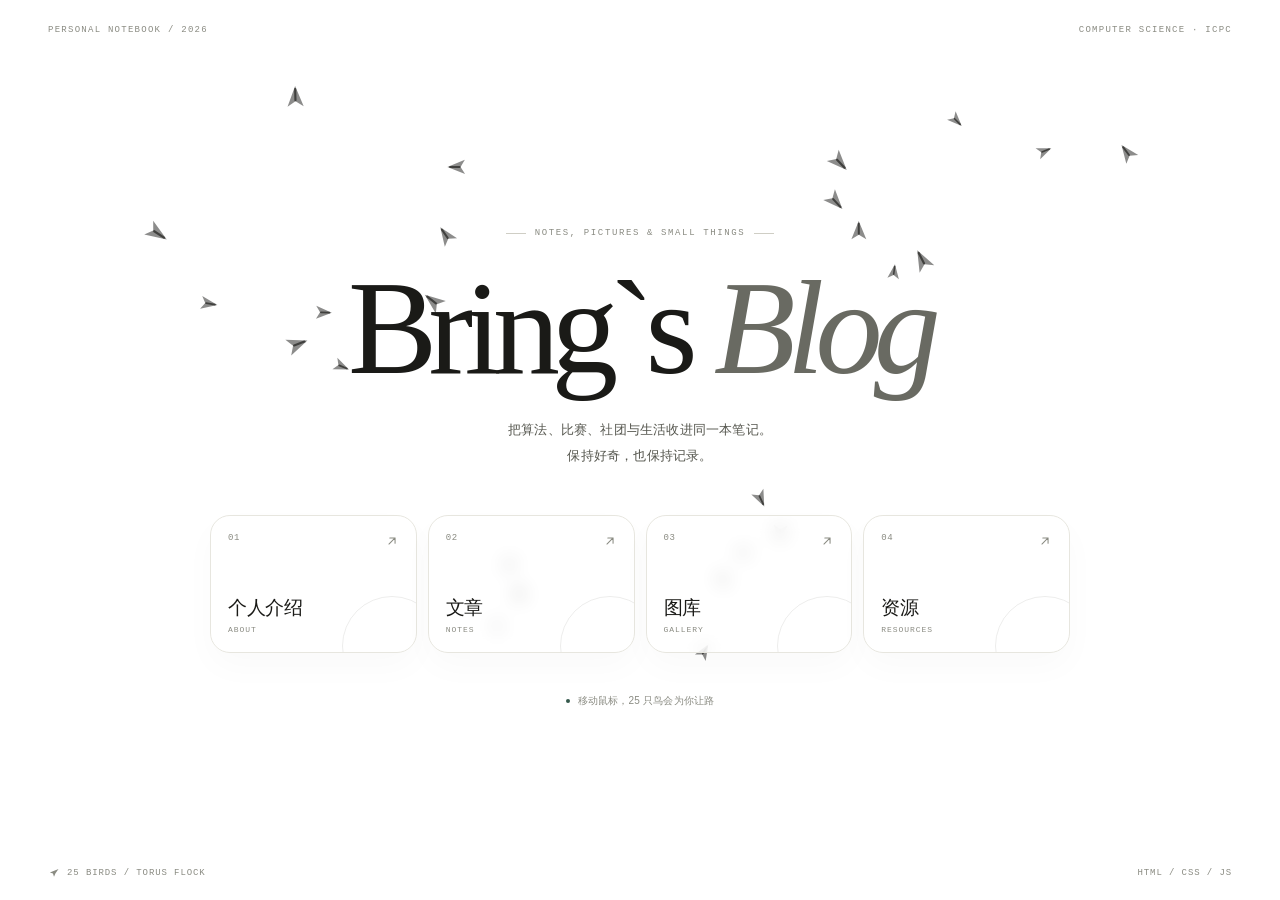
==== commit 84751be3: "content: 发布内容 2026-11-14 23:45" ====
--- a/index.html
+++ b/index.html
@@ -96,10 +96,6 @@
         </svg>
         25 birds / torus flock
       </span>
-      <span class="home-bottom__links">
-        <a href="https://github.com/" target="_blank" rel="noopener noreferrer">GitHub</a>
-        <a href="mailto:hello@brings.blog">Email</a>
-      </span>
       <span>HTML / CSS / JS</span>
     </div>
   </div>
--- a/css/style.css
+++ b/css/style.css
@@ -205,27 +205,6 @@
   color: var(--ink-soft);
 }
 
-.tag {
-  display: inline-flex;
-  align-items: center;
-  min-height: 24px;
-  padding: 3px 9px;
-  color: var(--ink-soft);
-  background: var(--paper-soft);
-  border: 1px solid transparent;
-  border-radius: 999px;
-  font-size: 10px;
-  line-height: 1.4;
-  letter-spacing: 0.02em;
-  white-space: nowrap;
-}
-
-.tag-list {
-  display: flex;
-  flex-wrap: wrap;
-  gap: 6px;
-}
-
 .button {
   display: inline-flex;
   align-items: center;
@@ -954,19 +933,6 @@
   line-height: 1.5;
   letter-spacing: 0.1em;
   text-transform: uppercase;
-}
-
-.home-bottom__links {
-  display: flex;
-  gap: 18px;
-}
-
-.home-bottom a {
-  transition: color 0.2s ease;
-}
-
-.home-bottom a:hover {
-  color: var(--ink);
 }
 
 .home-bottom__birds {
@@ -1208,10 +1174,6 @@
     justify-content: center;
   }
 
-  .home-bottom__links {
-    display: none;
-  }
-
   .section-heading {
     align-items: flex-start;
     flex-direction: column;
@@ -1271,20 +1233,6 @@
   width: 100%;
   height: 100%;
   object-fit: cover;
-}
-
-.about-portrait__caption {
-  display: flex;
-  align-items: center;
-  justify-content: space-between;
-  gap: 16px;
-  margin-top: 12px;
-  color: var(--ink-muted);
-  font-family: var(--mono);
-  font-size: 9px;
-  line-height: 1.4;
-  letter-spacing: 0.11em;
-  text-transform: uppercase;
 }
 
 .about-copy {
@@ -1322,18 +1270,18 @@
 
 .about-status__label {
   color: var(--ink-muted);
-  font-family: var(--mono);
-  font-size: 9px;
-  letter-spacing: 0.1em;
-  text-transform: uppercase;
+  font-family: inherit;
+  font-size: 12px;
+  line-height: 1.45;
+  letter-spacing: 0.02em;
 }
 
 .about-status__value {
   color: var(--ink);
-  font-family: var(--serif);
-  font-size: 21px;
-  font-weight: 400;
-  line-height: 1;
+  font-family: inherit;
+  font-size: 12px;
+  font-weight: 700;
+  line-height: 1.45;
 }
 
 .about-status__separator {
@@ -1371,68 +1319,6 @@
   margin-top: 14px;
 }
 
-.about-now {
-  display: grid;
-  grid-template-columns: repeat(3, minmax(0, 1fr));
-  gap: 0;
-  max-width: 660px;
-  margin: 34px 0 0;
-  padding: 18px 0;
-  border-top: 1px solid var(--line);
-  border-bottom: 1px solid var(--line);
-}
-
-.about-now > div {
-  min-width: 0;
-  padding: 0 20px;
-  border-left: 1px solid var(--line);
-}
-
-.about-now > div:first-child {
-  padding-left: 0;
-  border-left: 0;
-}
-
-.about-now dt {
-  margin-bottom: 7px;
-  color: var(--ink-muted);
-  font-family: var(--mono);
-  font-size: 9px;
-  letter-spacing: 0.11em;
-  text-transform: uppercase;
-}
-
-.about-now dd {
-  margin: 0;
-  color: var(--ink);
-  font-size: 12px;
-  line-height: 1.6;
-}
-
-.about-footer {
-  display: flex;
-  align-items: center;
-  justify-content: space-between;
-  flex-wrap: wrap;
-  gap: 18px;
-  max-width: 660px;
-  margin-top: 30px;
-}
-
-.about-socials {
-  display: flex;
-  flex-wrap: wrap;
-  gap: 20px;
-}
-
-.about-location {
-  color: var(--ink-muted);
-  font-family: var(--mono);
-  font-size: 9px;
-  letter-spacing: 0.1em;
-  text-transform: uppercase;
-}
-
 .awards-section {
   margin-top: clamp(58px, 8vw, 96px);
 }
@@ -1443,7 +1329,7 @@
 
 .awards-grid {
   display: grid;
-  grid-template-columns: repeat(2, minmax(0, 1fr));
+  grid-template-columns: minmax(0, 1fr);
   gap: 14px;
 }
 
@@ -1458,7 +1344,6 @@
   position: relative;
   display: flex;
   flex-direction: column;
-  min-height: 256px;
   padding: 25px 26px 22px;
   overflow: hidden;
   background: var(--paper-soft);
@@ -1612,10 +1497,6 @@
   .about-status {
     border-radius: var(--radius-md);
   }
-
-  .about-now > div {
-    padding: 0 14px;
-  }
 }
 
 @media (max-width: 760px) {
@@ -1637,14 +1518,6 @@
     border-radius: 14px;
   }
 
-  .awards-grid {
-    grid-template-columns: minmax(0, 1fr);
-  }
-
-  .award-card {
-    min-height: 236px;
-  }
-
   .awards-note {
     text-align: left;
   }
@@ -1683,24 +1556,7 @@
     line-height: 1.95;
   }
 
-  .about-now {
-    grid-template-columns: minmax(0, 1fr);
-    margin-top: 28px;
-    padding: 4px 0;
-  }
-
-  .about-now > div {
-    padding: 13px 0;
-    border-top: 1px solid var(--line);
-    border-left: 0;
-  }
-
-  .about-now > div:first-child {
-    border-top: 0;
-  }
-
   .award-card {
-    min-height: auto;
     padding: 21px 20px 19px;
     border-radius: 22px;
   }
@@ -2088,21 +1944,8 @@
   min-width: 0;
 }
 
-.note-row__meta {
-  display: flex;
-  align-items: center;
-  flex-wrap: wrap;
-  gap: 7px;
-  color: var(--ink-muted);
-  font-family: var(--mono);
-  font-size: 8px;
-  line-height: 1.5;
-  letter-spacing: 0.055em;
-  text-transform: uppercase;
-}
-
 .note-row h2 {
-  margin-top: 8px;
+  margin-top: 0;
   font-family: var(--serif);
   font-size: clamp(21px, 2.4vw, 27px);
   font-weight: 400;
@@ -2122,15 +1965,6 @@
   -webkit-line-clamp: 2;
 }
 
-.note-row__tags {
-  margin-top: 14px;
-}
-
-.note-row__tags .tag {
-  background: transparent;
-  border-color: var(--line);
-}
-
 .note-row__arrow {
   display: grid;
   place-items: center;
@@ -2205,38 +2039,6 @@
   line-height: 1.95;
 }
 
-.note-meta {
-  display: flex;
-  align-items: center;
-  flex-wrap: wrap;
-  gap: 10px;
-  margin-top: 23px;
-  color: var(--ink-muted);
-  font-family: var(--mono);
-  font-size: 8px;
-  line-height: 1.5;
-  letter-spacing: 0.07em;
-  text-transform: uppercase;
-}
-
-.note-meta__divider {
-  width: 18px;
-  height: 1px;
-  background: var(--line-strong);
-}
-
-.note-meta__tags {
-  gap: 5px;
-  margin-left: 4px;
-}
-
-.note-meta__tags .tag {
-  min-height: 22px;
-  background: transparent;
-  border-color: var(--line);
-  font-size: 9px;
-}
-
 .note-body {
   padding-top: clamp(30px, 4vw, 46px);
   color: #34352f;
@@ -2405,7 +2207,6 @@
   display: flex;
   flex-direction: column;
   gap: 7px;
-  min-height: 124px;
   padding: 19px 20px;
   background: var(--paper-soft);
   border: 1px solid var(--line);
@@ -2437,16 +2238,6 @@
   letter-spacing: -0.02em;
 }
 
-.note-series__meta {
-  margin-top: auto;
-  color: var(--ink-muted);
-  font-family: var(--mono);
-  font-size: 8px;
-  line-height: 1.5;
-  letter-spacing: 0.05em;
-  text-transform: uppercase;
-}
-
 .note-series__card--next {
   text-align: right;
   align-items: flex-end;
@@ -2693,14 +2484,6 @@
     -webkit-line-clamp: 2;
   }
 
-  .note-row__tags {
-    margin-top: 11px;
-  }
-
-  .note-row__tags .tag:nth-child(n + 3) {
-    display: none;
-  }
-
   .note-title {
     margin-top: 15px;
     font-size: 33px;
@@ -2710,11 +2493,6 @@
     margin-top: 15px;
     font-size: 12.5px;
     line-height: 1.9;
-  }
-
-  .note-meta {
-    gap: 8px;
-    margin-top: 18px;
   }
 
   .note-body {
@@ -3407,20 +3185,6 @@
    Resources
    -------------------------------------------------------------------------- */
 
-.resources-note {
-  display: flex;
-  align-items: center;
-  gap: 7px;
-  margin: -8px 0 20px;
-  color: var(--ink-muted);
-  font-size: 10px;
-  line-height: 1.7;
-}
-
-.resources-note span {
-  color: var(--accent);
-}
-
 .resource-list {
   display: grid;
   gap: 11px;
@@ -3660,11 +3424,6 @@
 }
 
 @media (max-width: 720px) {
-  .resources-note {
-    margin-top: -4px;
-    font-size: 9px;
-  }
-
   .resource-card {
     padding: 19px 18px 17px;
     border-radius: 20px;
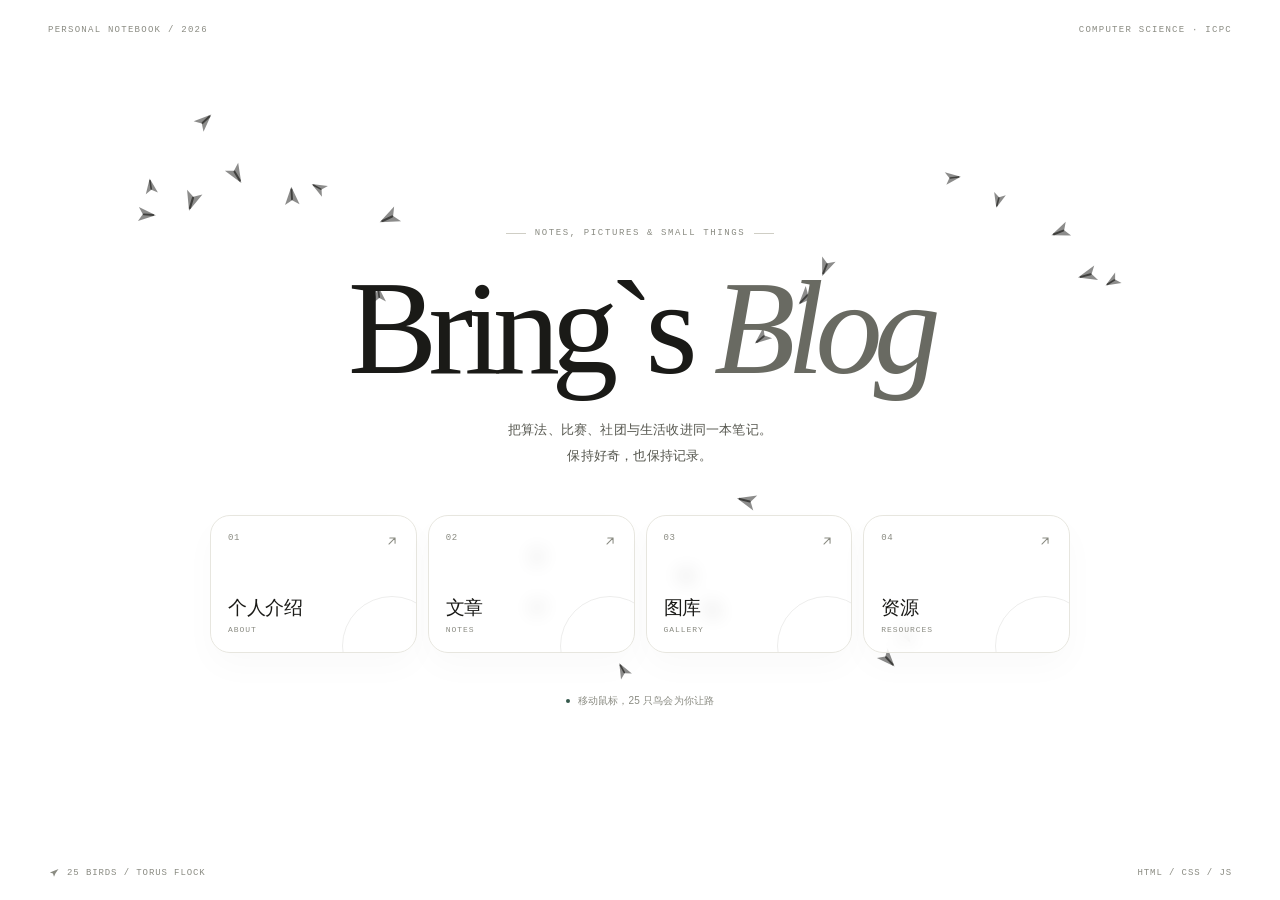
==== commit a2d2b676: "deploy: 按 brings-blog-publish/1 发布" ====
--- a/index.html
+++ b/index.html
@@ -6,7 +6,7 @@
   <meta name="description" content="Bring`s Blog：算法竞赛、学习笔记、生活图集与资源分享。">
   <meta name="theme-color" content="#ffffff">
   <title>Bring`s Blog — 首页</title>
-  <link rel="icon" href="assets/favicon.svg" type="image/svg+xml">
+  <link rel="icon" href="data/favicon.svg" type="image/svg+xml">
   <link rel="stylesheet" href="css/style.css">
 </head>
 <body class="home-page" data-page="home">
@@ -102,7 +102,7 @@
 
   <!-- [前端效果] 品牌与四个导航为静态 HTML；25 只鸟由 js/home.js 在
        Canvas 2D 中本地计算，无后端依赖。
-       [后端预留] 若导航与站点信息改由后台配置，可接入 GET /api/site。 -->
+       站点名称与简介可在 control/ 后台修改（data/content/site.json）。 -->
   <script src="js/common.js"></script>
   <script src="js/home.js"></script>
 </body>
--- a/css/style.css
+++ b/css/style.css
@@ -565,11 +565,27 @@
   line-height: 1.8;
 }
 
+.error-state__actions {
+  display: flex;
+  flex-wrap: wrap;
+  justify-content: center;
+  gap: 10px;
+  margin-top: 18px;
+}
+
 .empty-state h2 {
   margin-bottom: 8px;
   color: var(--ink);
   font-family: var(--serif);
   font-size: 26px;
+  font-weight: 400;
+}
+
+.empty-state h3 {
+  margin-bottom: 8px;
+  color: var(--ink);
+  font-family: var(--serif);
+  font-size: 21px;
   font-weight: 400;
 }
 
@@ -2136,6 +2152,45 @@
 
 .note-body blockquote p {
   margin: 0;
+}
+
+.note-body figure {
+  margin: 2.2em 0;
+}
+
+.note-body img {
+  width: 100%;
+  border: 1px solid var(--line);
+  border-radius: 15px;
+  background: var(--paper-soft);
+}
+
+.note-body figcaption {
+  margin-top: 10px;
+  color: var(--ink-muted);
+  font-size: 12px;
+  line-height: 1.7;
+  text-align: center;
+}
+
+.note-body table {
+  width: 100%;
+  margin: 1.8em 0;
+  border-collapse: collapse;
+  font-size: 13px;
+}
+
+.note-body th,
+.note-body td {
+  padding: 10px 12px;
+  border: 1px solid var(--line);
+  text-align: left;
+}
+
+.note-body th {
+  color: var(--ink);
+  background: var(--paper-soft);
+  font-weight: 600;
 }
 
 .note-body code {
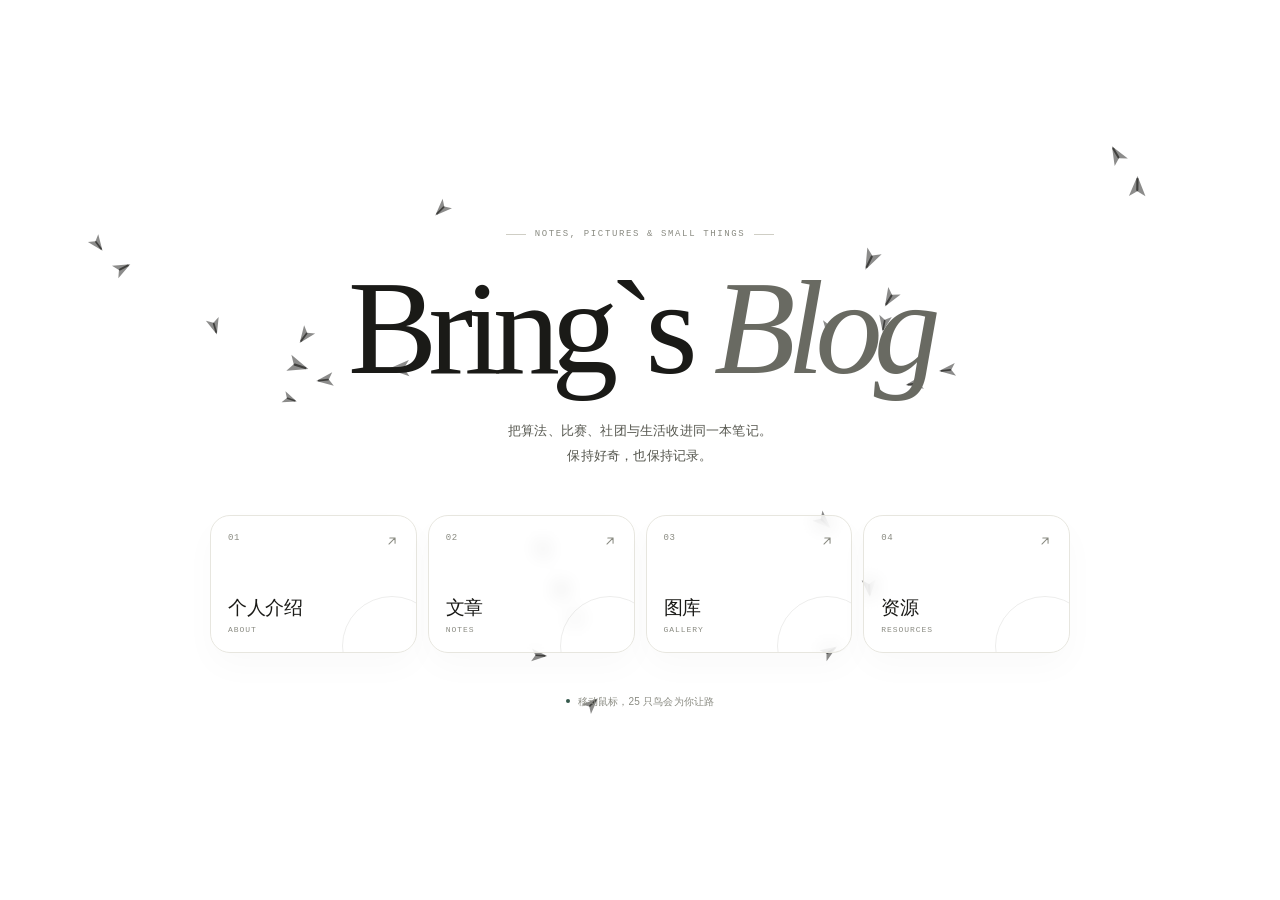
==== commit fc70dd03: "deploy: 按 brings-blog-publish/1 发布" ====
--- a/index.html
+++ b/index.html
@@ -16,11 +16,6 @@
   <p class="sr-only">首页背景中有 25 只使用群集算法游动的鸟，它们会避开鼠标指针。</p>
 
   <div class="home-shell">
-    <div class="home-topline" aria-hidden="true">
-      <span>Personal notebook / 2026</span>
-      <span class="home-topline__right">Computer science · ICPC</span>
-    </div>
-
     <main class="home-main" id="main">
       <p class="home-kicker">Notes, pictures &amp; small things</p>
       <h1 class="home-title">Bring`s <span class="home-title__blog">Blog</span></h1>
@@ -89,15 +84,6 @@
       </p>
     </main>
 
-    <div class="home-bottom">
-      <span class="home-bottom__birds" aria-hidden="true">
-        <svg viewBox="0 0 16 16" fill="none">
-          <path d="M14 2.5 2.5 7.2l4.1 1.4L8 13l2-4.6L14 2.5Z" fill="currentColor"/>
-        </svg>
-        25 birds / torus flock
-      </span>
-      <span>HTML / CSS / JS</span>
-    </div>
   </div>
 
   <!-- [前端效果] 品牌与四个导航为静态 HTML；25 只鸟由 js/home.js 在
--- a/css/style.css
+++ b/css/style.css
@@ -3627,3 +3627,16 @@
 
 
 
+
+
+/* 奖项标题：单行展示，不折行、不隐藏 */
+.award-card {
+  overflow: visible;
+}
+
+.award-card h3 {
+  max-width: none;
+  white-space: nowrap;
+  overflow: visible;
+  text-overflow: clip;
+}
